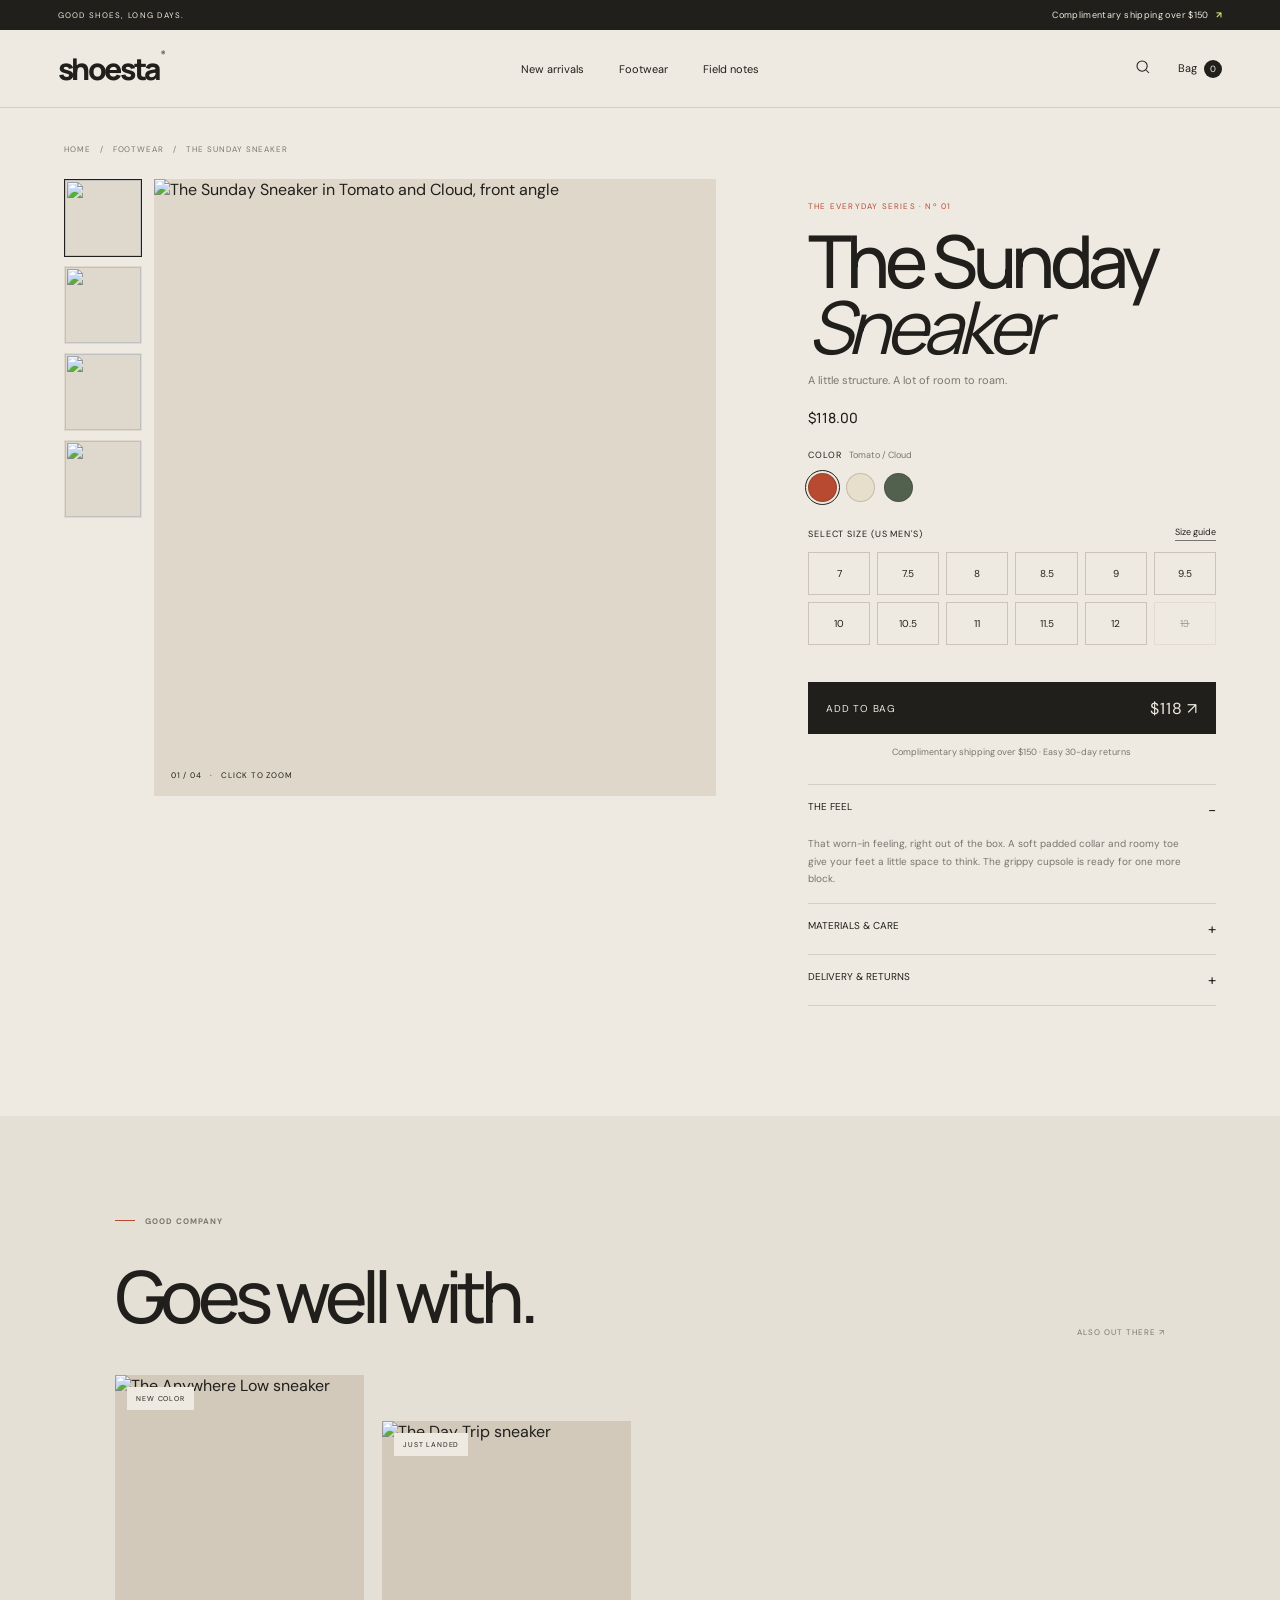
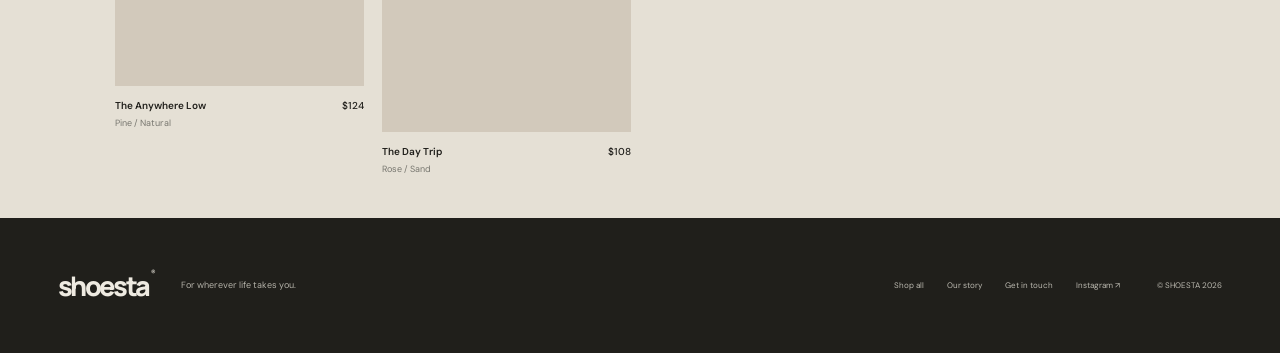
==== product.html @ df59c9c7 "Change UI" ====
<!doctype html>
<html lang="en">
<head>
  <meta charset="UTF-8" /><meta name="viewport" content="width=device-width, initial-scale=1.0" /><meta name="theme-color" content="#eeeae1" />
  <meta name="description" content="Meet the Sunday Sneaker by Shoesta. Made for the long way." /><title>The Sunday Sneaker — Shoesta</title>
  <link rel="preconnect" href="https://fonts.googleapis.com" /><link rel="preconnect" href="https://fonts.gstatic.com" crossorigin /><link href="https://fonts.googleapis.com/css2?family=DM+Sans:wght@400;500;600;700&family=Manrope:wght@400;500;600;700;800&display=swap" rel="stylesheet" /><link rel="stylesheet" href="styles.css" />
</head>
<body>
  <div class="topline"><span>GOOD SHOES, LONG DAYS.</span><span>Complimentary shipping over $150 <b>↗</b></span></div>
  <header class="masthead"><button class="menu-toggle" aria-label="Open navigation" aria-expanded="false"><i></i><i></i></button><a class="logo" href="index.html" aria-label="Shoesta home">shoesta<span>®</span></a><nav class="nav-main" aria-label="Main navigation"><a href="index.html#new">New arrivals</a><a href="index.html#collection">Footwear</a><a href="index.html#campaign">Field notes</a></nav><div class="nav-tools"><button class="search-open" aria-label="Search Shoesta"><svg viewBox="0 0 24 24"><circle cx="10.8" cy="10.8" r="6.8"/><path d="m16 16 4 4"/></svg></button><a class="bag-link" href="#bag" aria-label="Shopping bag">Bag <span class="bag-count">0</span></a></div></header>
  <main>
    <section class="product-page"><p class="breadcrumbs"><a href="index.html">HOME</a> &nbsp; / &nbsp; <a href="index.html#collection">FOOTWEAR</a> &nbsp; / &nbsp; THE SUNDAY SNEAKER</p>
      <div class="product-layout">
        <div class="gallery"><div class="thumb-list" aria-label="Product image views"><button class="thumb active" data-index="0" aria-label="View front angle"><img src="https://images.unsplash.com/photo-1552346154-21d32810aba3?auto=format&fit=crop&w=180&q=70" alt="" /></button><button class="thumb" data-index="1" aria-label="View side angle"><img src="https://images.unsplash.com/photo-1542291026-7eec264c27ff?auto=format&fit=crop&w=180&q=70" alt="" /></button><button class="thumb" data-index="2" aria-label="View on foot"><img src="https://images.unsplash.com/photo-1525966222134-fcfa99b8ae77?auto=format&fit=crop&w=180&q=70" alt="" /></button><button class="thumb" data-index="3" aria-label="View sole detail"><img src="https://images.unsplash.com/photo-1495555961986-6d4c1ecb7be3?auto=format&fit=crop&w=180&q=70" alt="" /></button></div><div class="gallery-main" aria-label="Click to zoom product image"><img id="main-product-image" src="https://images.unsplash.com/photo-1552346154-21d32810aba3?auto=format&fit=crop&w=1500&q=90" alt="The Sunday Sneaker in Tomato and Cloud, front angle" /><span class="gallery-index">01 / 04 &nbsp; · &nbsp; CLICK TO ZOOM</span></div></div>
        <div class="product-info-panel"><p class="product-eyebrow">THE EVERYDAY SERIES · Nº 01</p><h1>The Sunday<br /><em>Sneaker</em></h1><p class="product-subtitle">A little structure. A lot of room to roam.</p><p class="product-price">$118.00</p><div class="swatch-title">COLOR <span class="selected-color-name">Tomato / Cloud</span></div><div class="color-swatches" role="group" aria-label="Choose color"><button class="color-swatch swatch-rust active" data-color="Tomato / Cloud" aria-label="Tomato and Cloud" aria-pressed="true"></button><button class="color-swatch swatch-cream" data-color="Butter / Chalk" aria-label="Butter and Chalk" aria-pressed="false"></button><button class="color-swatch swatch-forest" data-color="Pine / Natural" aria-label="Pine and Natural" aria-pressed="false"></button></div><div class="size-row"><span class="size-label">SELECT SIZE <span>(US MEN'S)</span></span><button class="size-guide">Size guide</button></div><div class="sizes" role="group" aria-label="Select shoe size"><button class="size-option">7</button><button class="size-option">7.5</button><button class="size-option">8</button><button class="size-option">8.5</button><button class="size-option">9</button><button class="size-option">9.5</button><button class="size-option">10</button><button class="size-option">10.5</button><button class="size-option">11</button><button class="size-option">11.5</button><button class="size-option">12</button><button class="size-option" disabled>13</button></div><p class="size-error" aria-live="polite"></p><button class="add-button"><span>ADD TO BAG</span><b>$118 ↗</b></button><p class="delivery-line">Complimentary shipping over $150 · Easy 30-day returns</p>
          <details class="detail-accordion" open><summary>THE FEEL</summary><p>That worn-in feeling, right out of the box. A soft padded collar and roomy toe give your feet a little space to think. The grippy cupsole is ready for one more block.</p></details><details class="detail-accordion"><summary>MATERIALS & CARE</summary><p>Responsibly sourced leather upper, recycled cotton lining, and a natural rubber outsole. Wipe clean with a damp cloth; let them air dry away from direct heat.</p></details><details class="detail-accordion"><summary>DELIVERY & RETURNS</summary><p>Orders ship in 1–2 business days. Try them on indoors and return within 30 days if they’re not the ones. Complimentary shipping on orders over $150.</p></details>
        </div>
      </div>
    </section>
    <section class="related"><div class="related-head"><div><p class="kicker"><span></span> GOOD COMPANY</p><h2>Goes well with.</h2></div><p>ALSO OUT THERE ↗</p></div><div class="arrival-grid"><article class="arrival-card"><a href="product.html" class="arrival-photo"><img src="https://images.unsplash.com/photo-1495555961986-6d4c1ecb7be3?auto=format&fit=crop&w=800&q=85" alt="The Anywhere Low sneaker" loading="lazy"><span class="arrival-tag">NEW COLOR</span></a><div class="arrival-meta"><div><h3>The Anywhere Low</h3><p>Pine / Natural</p></div><strong>$124</strong></div></article><article class="arrival-card"><a href="product.html" class="arrival-photo"><img src="https://images.unsplash.com/photo-1525966222134-fcfa99b8ae77?auto=format&fit=crop&w=800&q=85" alt="The Day Trip sneaker" loading="lazy"><span class="arrival-tag">JUST LANDED</span></a><div class="arrival-meta"><div><h3>The Day Trip</h3><p>Rose / Sand</p></div><strong>$108</strong></div></article></div></section>
  </main>
  <footer class="footer"><a class="logo" href="index.html">shoesta<span>®</span></a><p>For wherever life takes you.</p><div class="footer-links"><a href="index.html#collection">Shop all</a><a href="index.html#story">Our story</a><a href="mailto:hello@shoesta.com">Get in touch</a><a href="index.html">Instagram ↗</a></div><span class="footer-copy">© SHOESTA 2026</span></footer>
  <dialog class="size-dialog"><button class="search-close" aria-label="Close size guide">×</button><p class="kicker"><span></span> A GOOD FIT</p><h2>Size guide</h2><p>Our Sunday Sneaker fits true to size. If you’re between sizes, we recommend going up half a size.</p><table><thead><tr><th>US</th><th>EU</th><th>CM</th></tr></thead><tbody><tr><td>7</td><td>40</td><td>25</td></tr><tr><td>8</td><td>41</td><td>26</td></tr><tr><td>9</td><td>42.5</td><td>27</td></tr><tr><td>10</td><td>44</td><td>28</td></tr><tr><td>11</td><td>45</td><td>29</td></tr><tr><td>12</td><td>46</td><td>30</td></tr></tbody></table></dialog>
  <dialog class="search-dialog"><form method="dialog"><button class="search-close" aria-label="Close search">×</button><p class="kicker"><span></span> FIND YOUR WAY</p><input type="search" placeholder="Search shoes, colors, moods…" aria-label="Search products" /><div class="search-result"><a href="product.html">The Sunday Sneaker <span>$118 ↗</span></a></div></form></dialog><div class="toast" role="status" aria-live="polite"></div>
  <script src="app.js"></script><script src="product.js"></script>
</body>
</html>
---- styles.css ----
:root{--bone:#eeeae1;--ink:#201f1b;--muted:#77766f;--line:#d3cec3;--rust:#b84a31;--lime:#d4e277;--white:#f8f6f0;--display:'Manrope',sans-serif;--sans:'DM Sans',sans-serif}*{box-sizing:border-box}html{scroll-behavior:smooth}body{margin:0;background:var(--bone);color:var(--ink);font-family:var(--sans);-webkit-font-smoothing:antialiased}a{color:inherit;text-decoration:none}button,input{font:inherit}button{color:inherit}.topline{height:30px;background:var(--ink);color:var(--bone);display:flex;justify-content:space-between;align-items:center;padding:0 4.5%;font-size:8px;letter-spacing:.16em}.topline span+span{letter-spacing:.04em;font-size:9px}.topline b{color:var(--lime);padding-left:5px}.masthead{height:78px;padding:0 4.5%;display:flex;align-items:center;border-bottom:1px solid var(--line);position:relative;z-index:10}.logo{font:800 30px var(--display);letter-spacing:-2.4px}.logo span{font:500 9px var(--sans);vertical-align:top;letter-spacing:0;margin-left:2px}.nav-main{display:flex;gap:35px;position:absolute;left:50%;transform:translateX(-50%)}.nav-main a,.nav-tools{font-size:11px}.nav-main a{position:relative}.nav-main a:hover:after{content:'';position:absolute;left:0;right:0;bottom:-8px;height:1px;background:var(--rust)}.nav-tools{display:flex;gap:26px;align-items:center;margin-left:auto}.search-open{border:0;background:none;padding:0;cursor:pointer}.search-open svg{width:18px;height:18px;fill:none;stroke:currentColor;stroke-width:1.4}.bag-count{display:inline-grid;place-items:center;margin-left:4px;width:18px;height:18px;border-radius:50%;background:var(--ink);color:var(--bone);font-size:9px}.menu-toggle{display:none}.cover{height:min(735px,calc(100svh - 108px));min-height:570px;position:relative;overflow:hidden;color:var(--white);background:#9b442e}.cover-image{position:absolute;inset:0;background:linear-gradient(90deg,rgba(24,20,17,.58) 0%,rgba(24,20,17,.2) 45%,rgba(24,20,17,0) 100%),url('https://images.unsplash.com/photo-1542291026-7eec264c27ff?auto=format&fit=crop&w=2200&q=92') center 51%/cover no-repeat;transform:scale(1.01)}.cover-copy{position:absolute;left:10%;top:50%;transform:translateY(-45%);z-index:1}.kicker{display:flex;align-items:center;gap:10px;font-size:8px;font-weight:700;letter-spacing:.17em;margin:0 0 20px}.kicker>span{height:1px;width:20px;background:var(--rust)}.cover .kicker>span,.campaign .kicker>span{background:var(--lime)}h1,h2{font-family:var(--display);font-weight:500;letter-spacing:-.08em;margin:0}h1{font-size:clamp(90px,12.8vw,178px);line-height:.78}h1 em,h2 em{font-weight:400}.cover-copy>p:not(.kicker){font-size:13px;color:rgba(248,246,240,.79);margin:28px 0 26px}.link-arrow{display:inline-flex;align-items:center;gap:22px;font-size:10px;border-bottom:1px solid currentColor;padding:0 0 9px}.link-arrow b{font-size:14px;color:var(--rust)}.cover .link-arrow b{color:var(--lime)}.cover-caption{position:absolute;left:4.5%;right:4.5%;top:22px;display:flex;justify-content:space-between;font-size:8px;letter-spacing:.15em;color:rgba(255,255,255,.78)}.cover-number{position:absolute;right:4.5%;bottom:41px;font:600 11px var(--display);letter-spacing:.1em}.cover-number span{color:var(--lime);padding:0 7px}.cover-side{position:absolute;right:4.5%;top:46%;writing-mode:vertical-rl;font-size:8px;letter-spacing:.17em}.cover-scroll{position:absolute;left:4.5%;bottom:38px;font-size:8px;letter-spacing:.16em}.cover-scroll span{font-size:13px;color:var(--lime);padding-left:9px}.intro-band{background:var(--lime);min-height:150px;padding:30px 8%;display:grid;grid-template-columns:1fr 2fr 1fr;align-items:center}.intro-band>span{font-size:8px;letter-spacing:.16em}.intro-band>span:last-child{text-align:right}.intro-band p{font:600 clamp(22px,3.2vw,39px) var(--display);letter-spacing:-.06em;line-height:1.05;margin:0}.intro-band em{color:var(--rust);font-weight:500}.collection-section{padding:130px 9% 120px}.section-head{display:flex;justify-content:space-between;align-items:end;margin-bottom:50px}.section-head h2,.categories-title h2{font-size:clamp(60px,8vw,105px);line-height:.83}.section-note{font-size:11px;color:var(--muted);line-height:1.7;margin:0 2% 5px}.collection-layout{display:grid;grid-template-columns:1.35fr .8fr;gap:4.5%;align-items:start}.collection-tile{position:relative;display:block;overflow:hidden;background:#d4cbbc;color:white}.collection-tile:after{content:'';position:absolute;inset:42% 0 0;background:linear-gradient(transparent,rgba(0,0,0,.42));pointer-events:none}.collection-tile img{display:block;width:100%;height:100%;object-fit:cover;transition:transform .7s cubic-bezier(.2,.75,.2,1)}.collection-tile:hover img{transform:scale(1.035)}.collection-feature{height:610px}.collection-small{height:360px}.collection-aside{display:flex;flex-direction:column;gap:48px;margin-top:88px}.tile-index,.tile-title,.tile-link{position:absolute;z-index:1;left:25px}.tile-index{top:22px;font-size:8px;letter-spacing:.14em}.tile-title{bottom:54px;font:600 45px/.92 var(--display);letter-spacing:-.07em}.tile-title em{font-weight:400}.tile-link{bottom:23px;font-size:8px;letter-spacing:.14em}.collection-note{padding:0 0 0 15%}.asterisk{font-size:29px;color:var(--rust)}.collection-note p{font:500 29px/1.12 var(--display);letter-spacing:-.055em;margin:15px 0 24px}.collection-note p em{font-weight:400;color:var(--rust)}.arrivals-section{background:#e5e0d5;padding:108px 9% 120px}.arrivals-top{display:flex;justify-content:space-between;align-items:end;margin-bottom:42px}.arrivals-top h2{font-size:clamp(54px,7vw,86px);line-height:.9}.arrivals-top .link-arrow{margin-bottom:6px}.arrival-grid{display:grid;grid-template-columns:repeat(4,1fr);gap:18px}.arrival-card:nth-child(even){margin-top:46px}.arrival-photo{position:relative;display:block;aspect-ratio:.8;overflow:hidden;background:#d2c9bb}.arrival-photo img{width:100%;height:100%;object-fit:cover;transition:transform .5s}.arrival-card:hover .arrival-photo img{transform:scale(1.04)}.arrival-tag{position:absolute;top:12px;left:12px;background:var(--bone);font-size:7px;letter-spacing:.12em;padding:7px 9px}.arrival-meta{display:flex;justify-content:space-between;gap:8px;padding:13px 0}.arrival-meta h3{font-size:10px;font-weight:600;margin:0 0 5px}.arrival-meta p{font-size:9px;color:var(--muted);margin:0}.arrival-meta strong{font-size:10px;font-weight:500;white-space:nowrap}.arrival-quick{position:absolute;bottom:0;left:0;right:0;padding:14px;background:var(--ink);color:var(--bone);transform:translateY(100%);transition:transform .2s;font-size:9px;letter-spacing:.08em}.arrival-card:hover .arrival-quick,.arrival-quick:focus{transform:translateY(0)}.campaign{height:690px;position:relative;overflow:hidden;color:white}.campaign>img{position:absolute;inset:0;width:100%;height:100%;object-fit:cover;object-position:center 45%}.campaign-shade{position:absolute;inset:0;background:linear-gradient(90deg,rgba(22,25,21,.57),rgba(22,25,21,.06) 70%),linear-gradient(0deg,rgba(20,20,18,.32),transparent 25%)}.campaign-index,.campaign-credit{position:absolute;left:4.5%;font-size:8px;letter-spacing:.15em}.campaign-index{top:27px}.campaign-credit{bottom:26px}.campaign-copy{position:absolute;left:11%;top:50%;transform:translateY(-44%)}.campaign-copy>span{font-size:8px;letter-spacing:.16em;color:var(--lime)}.campaign-copy h2{font-size:clamp(80px,11vw,145px);line-height:.8;margin:20px 0 35px}.campaign-copy h2 em{color:var(--lime)}.button-outline{display:inline-flex;align-items:center;gap:38px;border:1px solid rgba(255,255,255,.7);padding:13px 17px;font-size:10px}.button-outline b{font-size:15px;color:var(--lime)}.categories{padding:125px 9%;display:grid;grid-template-columns:.8fr 1.2fr;gap:10%}.categories-title{position:relative}.categories-title h2{font-size:clamp(59px,7.5vw,95px)}.categories-aside{display:block;margin-top:70px;font-size:8px;letter-spacing:.12em;line-height:1.8;color:var(--muted)}.category-list{border-top:1px solid var(--ink);align-self:center}.category-list a{min-height:83px;display:grid;grid-template-columns:40px 1fr 1fr 22px;align-items:center;border-bottom:1px solid var(--line);transition:padding .2s,color .2s}.category-list a:hover{padding-inline:10px;color:var(--rust)}.cat-no{font-size:8px;color:var(--muted)}.cat-name{font:500 23px var(--display);letter-spacing:-.06em}.cat-detail{font-size:9px;color:var(--muted)}.cat-arrow{font-size:16px;text-align:right}.story{display:grid;grid-template-columns:1fr 1fr;min-height:610px;background:#dcd6c9}.story-image{position:relative;min-height:610px;overflow:hidden}.story-image img{width:100%;height:100%;position:absolute;inset:0;object-fit:cover;object-position:center}.story-image span{position:absolute;bottom:22px;left:28px;color:white;font-size:8px;letter-spacing:.14em}.story-copy{position:relative;padding:95px 12% 50px;overflow:hidden}.story-copy h2{font-size:clamp(49px,6vw,78px);line-height:.9;position:relative;z-index:1}.story-copy>p:not(.kicker){max-width:390px;font-size:12px;color:#66645d;line-height:1.8;margin:27px 0 25px;position:relative;z-index:1}.story-big{position:absolute;right:2%;top:0;font:800 290px var(--display);letter-spacing:-.15em;color:rgba(184,74,49,.1)}.story-signoff{position:absolute;bottom:34px;left:12%;right:12%;display:flex;justify-content:space-between;border-top:1px solid #bcb5a8;padding-top:13px;font-size:8px;letter-spacing:.13em}.story-signoff span{color:#77766f}.newsletter{padding:92px 9%;display:flex;justify-content:space-between;align-items:center;gap:50px}.newsletter h2{font-size:clamp(43px,5.3vw,68px);line-height:.94}.signup{width:min(390px,42%);margin-top:25px}.signup>label{font-size:9px;color:var(--muted)}.signup>div{display:flex;border-bottom:1px solid var(--ink);margin-top:12px}.signup input{height:42px;flex:1;min-width:0;background:none;border:0;outline:none;font-size:11px}.signup button{border:0;background:none;font-size:20px;cursor:pointer}.signup-message{font-size:10px;color:var(--rust);min-height:13px;margin:7px 0}.footer{min-height:135px;padding:30px 4.5%;background:var(--ink);color:var(--bone);display:flex;align-items:center;gap:25px}.footer .logo{font-size:27px}.footer>p{font-size:9px;color:#b3b1a8}.footer-links{display:flex;gap:23px;margin-left:auto}.footer-links a,.footer-copy{font-size:8px;color:#bbb9b0}.footer-copy{padding-left:12px}.toast{position:fixed;z-index:40;left:50%;bottom:20px;transform:translate(-50%,15px);padding:13px 20px;background:var(--ink);color:var(--bone);font-size:10px;opacity:0;pointer-events:none;transition:.25s}.toast.show{opacity:1;transform:translate(-50%,0)}.search-dialog{width:min(600px,calc(100% - 30px));max-width:none;border:0;padding:0;background:transparent}.search-dialog::backdrop{background:rgba(25,24,21,.65)}.search-dialog form{background:var(--bone);padding:40px;position:relative}.search-close{position:absolute;right:20px;top:13px;border:0;background:none;font-size:26px;cursor:pointer}.search-dialog input{width:100%;padding:14px 0;border:0;border-bottom:1px solid var(--ink);background:none;font:500 22px var(--display);outline:0}.search-result{margin-top:18px;font-size:11px}.search-result span{float:right;color:var(--rust)}
/* Product detail */
.product-page{padding:36px 5% 110px}.breadcrumbs{font-size:8px;letter-spacing:.12em;color:var(--muted);margin:0 0 25px}.breadcrumbs a:hover{color:var(--rust)}.product-layout{display:grid;grid-template-columns:minmax(0,1.15fr) minmax(350px,.72fr);gap:8%;align-items:start}.gallery{display:grid;grid-template-columns:78px 1fr;gap:12px;position:sticky;top:20px}.thumb-list{display:flex;flex-direction:column;gap:9px}.thumb{padding:0;border:1px solid transparent;background:#ded8cd;cursor:pointer;aspect-ratio:1;overflow:hidden}.thumb.active{border-color:var(--ink)}.thumb img{width:100%;height:100%;object-fit:cover}.gallery-main{position:relative;overflow:hidden;background:#e0d7cb;aspect-ratio:.91;cursor:zoom-in}.gallery-main img{display:block;width:100%;height:100%;object-fit:cover;transition:transform .45s}.gallery-main.zoomed img{transform:scale(1.7);cursor:zoom-out}.gallery-index{position:absolute;bottom:16px;left:17px;font-size:8px;letter-spacing:.1em;color:var(--ink)}.product-info-panel{padding-top:22px}.product-eyebrow{font-size:8px;letter-spacing:.15em;color:var(--rust);margin:0 0 17px}.product-info-panel h1{font-size:clamp(46px,5.7vw,74px);line-height:.9;letter-spacing:-.075em}.product-subtitle{font-size:11px;color:var(--muted);margin:14px 0 21px}.product-price{font:500 14px var(--display);margin:0 0 22px}.swatch-title,.size-label{font-size:9px;letter-spacing:.1em}.swatch-title span{color:var(--muted);letter-spacing:0;padding-left:5px}.color-swatches{display:flex;gap:9px;margin:12px 0 24px}.color-swatch{width:29px;height:29px;border-radius:50%;border:1px solid rgba(32,31,27,.18);position:relative;cursor:pointer}.color-swatch.active:after{content:'';position:absolute;inset:-4px;border:1px solid var(--ink);border-radius:50%}.swatch-rust{background:#b84a31}.swatch-cream{background:#e7dfcc}.swatch-forest{background:#52614e}.size-row{display:flex;justify-content:space-between;align-items:center}.size-guide{border:0;border-bottom:1px solid var(--muted);padding:0 0 2px;background:none;font-size:9px;cursor:pointer}.sizes{display:grid;grid-template-columns:repeat(6,1fr);gap:7px;margin:11px 0 18px}.size-option{height:43px;border:1px solid #cac4b8;background:transparent;font-size:10px;cursor:pointer;transition:.18s}.size-option:hover,.size-option.selected{background:var(--ink);color:var(--bone);border-color:var(--ink)}.size-option:disabled{opacity:.35;text-decoration:line-through;cursor:not-allowed}.size-error{min-height:12px;color:var(--rust);font-size:9px;margin:0 0 7px}.add-button{width:100%;height:52px;border:1px solid var(--ink);background:var(--ink);color:var(--bone);display:flex;justify-content:space-between;align-items:center;padding:0 17px;font-size:10px;letter-spacing:.08em;cursor:pointer;transition:background .2s,color .2s}.add-button:hover{background:var(--rust);border-color:var(--rust)}.add-button b{font-size:16px;font-weight:400}.delivery-line{font-size:9px;color:var(--muted);margin:12px 0 26px;text-align:center}.detail-accordion{border-top:1px solid var(--line)}.detail-accordion:last-child{border-bottom:1px solid var(--line)}.detail-accordion summary{list-style:none;cursor:pointer;display:flex;justify-content:space-between;padding:15px 0;font-size:10px}.detail-accordion summary::-webkit-details-marker{display:none}.detail-accordion summary:after{content:'+';font-size:15px}.detail-accordion[open] summary:after{content:'−'}.detail-accordion p{font-size:10px;color:var(--muted);line-height:1.75;margin:0;padding:0 20px 15px 0}.related{padding:100px 9% 30px;background:#e5e0d5}.related-head{display:flex;justify-content:space-between;align-items:end;margin-bottom:30px}.related h2{font-size:clamp(46px,6vw,72px)}.related-head p{font-size:8px;letter-spacing:.12em;color:var(--muted)}.size-dialog{width:min(430px,calc(100% - 32px));border:0;padding:38px;background:var(--bone);color:var(--ink)}.size-dialog::backdrop{background:rgba(25,24,21,.6)}.size-dialog h2{font-size:36px;margin-bottom:8px}.size-dialog p{font-size:11px;line-height:1.7;color:var(--muted)}.size-dialog table{width:100%;border-collapse:collapse;margin-top:20px;font-size:10px}.size-dialog td,.size-dialog th{padding:10px 5px;text-align:left;border-bottom:1px solid var(--line)}.size-dialog .search-close{right:14px;top:10px}
@media(max-width:900px){.collection-section,.arrivals-section,.categories{padding-left:6%;padding-right:6%}.collection-feature{height:520px}.collection-small{height:310px}.collection-note{padding-left:7%}.arrival-grid{grid-template-columns:repeat(2,1fr);column-gap:16px;row-gap:22px}.arrival-card:nth-child(even){margin-top:38px}.product-layout{grid-template-columns:minmax(0,1fr) minmax(310px,.82fr);gap:4%}.gallery{grid-template-columns:58px 1fr}.sizes{grid-template-columns:repeat(4,1fr)}.story-copy{padding-left:8%;padding-right:8%}.story-signoff{left:8%;right:8%}.footer-links{gap:13px}}
@media(max-width:600px){.topline{padding:0 5%;height:28px;font-size:7px}.topline span+span{font-size:8px}.masthead{height:65px;padding:0 5%}.logo{font-size:26px}.menu-toggle{display:flex;flex-direction:column;gap:5px;border:0;background:none;padding:5px;margin-right:14px}.menu-toggle i{height:1px;width:17px;background:var(--ink)}.nav-main{display:none;position:absolute;top:65px;left:0;right:0;transform:none;padding:24px 5%;background:var(--bone);border-bottom:1px solid var(--line);flex-direction:column;gap:20px}.nav-main.open{display:flex}.nav-tools{gap:16px}.cover{height:680px;min-height:0}.cover-image{background-position:60% center;background-image:linear-gradient(0deg,rgba(22,19,16,.57),rgba(22,19,16,.04) 80%),url('https://images.unsplash.com/photo-1542291026-7eec264c27ff?auto=format&fit=crop&w=1200&q=88')}.cover-copy{left:7%;top:auto;bottom:90px;transform:none}.cover-copy h1{font-size:clamp(82px,19vw,116px)}.cover-copy>p:not(.kicker){font-size:12px;margin:22px 0}.cover-caption{left:5%;right:5%;font-size:7px}.cover-side{right:5%;top:33%}.cover-scroll{left:5%;bottom:27px}.cover-number{right:5%;bottom:27px}.intro-band{min-height:144px;padding:22px 6%;grid-template-columns:1fr 1fr;gap:12px}.intro-band>span{font-size:7px}.intro-band>span:last-child{grid-column:1/-1;text-align:left}.intro-band p{grid-column:1/-1;grid-row:2;font-size:26px}.collection-section{padding:82px 5% 85px}.section-head{margin-bottom:30px}.section-head h2,.categories-title h2{font-size:64px}.section-note{font-size:9px;max-width:112px}.collection-layout{grid-template-columns:1fr;gap:0}.collection-feature{height:440px}.collection-aside{margin-top:15px;display:grid;grid-template-columns:1fr 1fr;gap:18px;align-items:center}.collection-small{height:240px}.tile-index{left:13px;top:14px;font-size:7px}.tile-title{left:14px;bottom:44px;font-size:34px}.tile-link{left:14px;bottom:17px;font-size:7px}.collection-note{padding:0 5%}.collection-note p{font-size:22px}.collection-note .link-arrow{font-size:9px;gap:12px}.arrivals-section{padding:76px 5% 80px}.arrivals-top{align-items:end;margin-bottom:25px}.arrivals-top h2{font-size:51px}.arrivals-top .link-arrow{font-size:8px;gap:5px;white-space:nowrap;margin-left:10px}.arrival-grid{gap:20px 10px}.arrival-card:nth-child(even){margin-top:24px}.arrival-photo{aspect-ratio:.72}.arrival-meta h3,.arrival-meta strong{font-size:9px}.arrival-meta p{font-size:8px}.arrival-quick{transform:none;padding:10px;font-size:8px}.arrival-tag{top:8px;left:8px;padding:6px;font-size:6px}.campaign{height:590px}.campaign>img{object-position:58% center}.campaign-copy{left:7%;top:53%}.campaign-copy h2{font-size:79px}.campaign-index,.campaign-credit{left:5%;font-size:7px}.categories{padding:82px 5%;grid-template-columns:1fr;gap:35px}.categories-title{display:grid;grid-template-columns:1fr auto;align-items:end}.categories-title .kicker{grid-column:1/-1}.categories-title h2{font-size:61px}.categories-aside{margin:0 0 4px;text-align:right;font-size:7px}.category-list a{min-height:70px;grid-template-columns:30px 1.1fr 1fr 18px}.cat-name{font-size:19px}.cat-detail{font-size:8px}.story{grid-template-columns:1fr}.story-image{min-height:350px}.story-copy{min-height:430px;padding:60px 7% 50px}.story-copy h2{font-size:58px}.story-copy>p:not(.kicker){font-size:11px}.story-big{font-size:220px;right:3%}.story-signoff{left:7%;right:7%}.newsletter{padding:72px 6%;display:block}.newsletter h2{font-size:49px}.signup{width:100%;margin-top:28px}.footer{padding:27px 5%;display:grid;grid-template-columns:1fr auto;gap:12px}.footer>p{grid-column:1/-1;grid-row:2;margin:0}.footer-links{grid-column:1/-1;grid-row:3;margin:12px 0 3px;flex-wrap:wrap}.footer-copy{grid-column:2;grid-row:1;padding:0}.search-dialog form{padding:34px 23px}.product-page{padding:22px 5% 70px}.breadcrumbs{font-size:7px;margin-bottom:16px}.product-layout{display:flex;flex-direction:column;gap:20px}.gallery{position:static;display:flex;flex-direction:column-reverse;width:100%;gap:8px}.gallery-main{aspect-ratio:.96;width:100%}.thumb-list{display:grid;grid-template-columns:repeat(4,1fr);gap:8px}.product-info-panel{width:100%;padding-top:4px}.product-info-panel h1{font-size:55px}.product-subtitle{margin:9px 0 15px}.product-price{margin-bottom:18px}.color-swatches{margin-bottom:20px}.size-option{height:42px}.related{padding:75px 5% 20px}.related-head{align-items:end}.related h2{font-size:46px}.related-head p{font-size:7px}.related .arrival-grid{grid-template-columns:repeat(2,1fr)}.size-dialog{padding:34px 22px}}
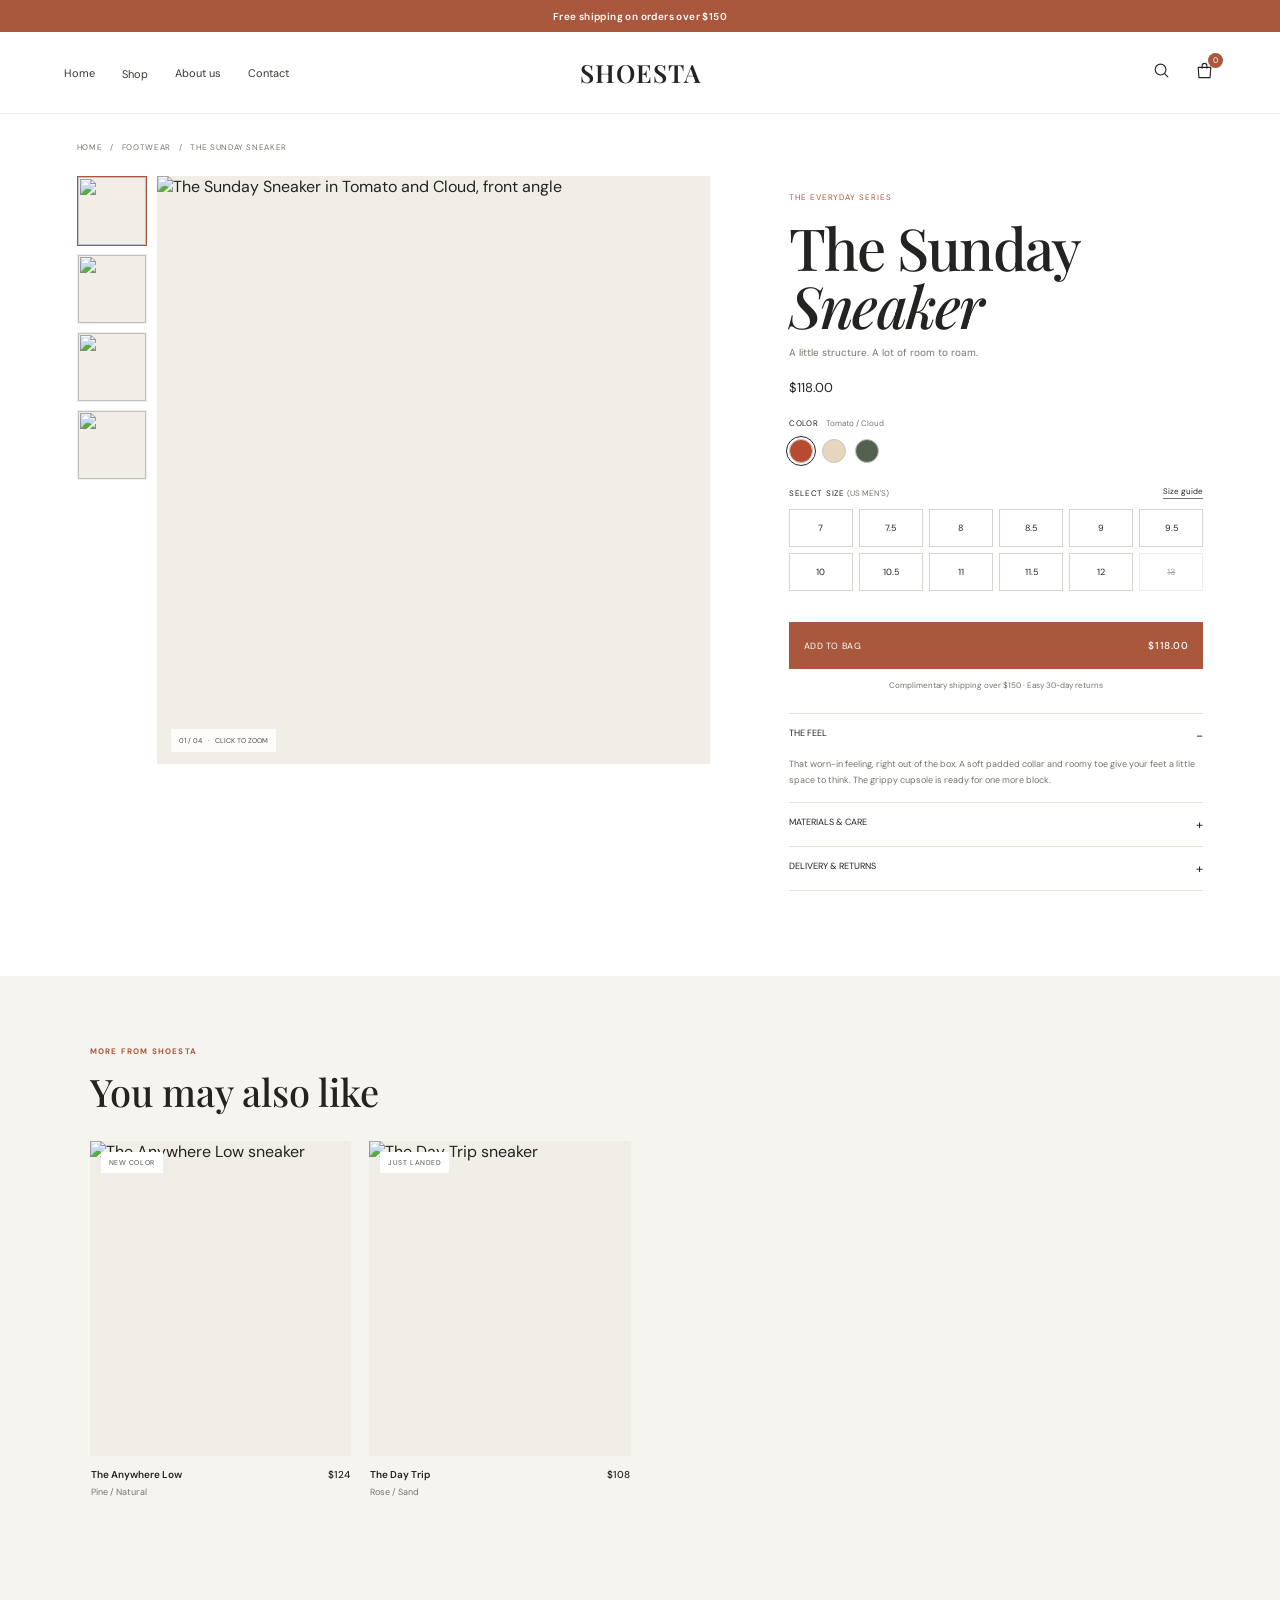
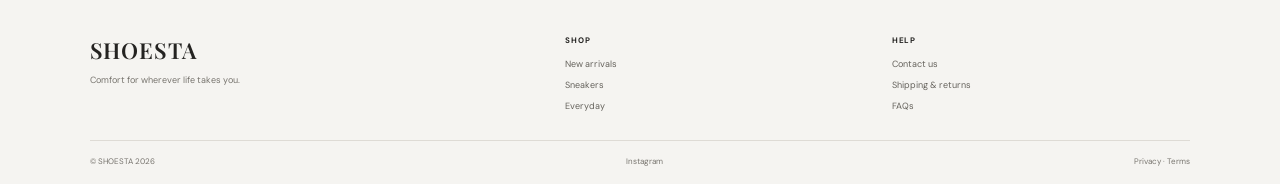
==== commit 32f43225: "change UI" ====
--- a/product.html
+++ b/product.html
@@ -1,27 +1,27 @@
 <!doctype html>
 <html lang="en">
 <head>
-  <meta charset="UTF-8" /><meta name="viewport" content="width=device-width, initial-scale=1.0" /><meta name="theme-color" content="#eeeae1" />
-  <meta name="description" content="Meet the Sunday Sneaker by Shoesta. Made for the long way." /><title>The Sunday Sneaker — Shoesta</title>
-  <link rel="preconnect" href="https://fonts.googleapis.com" /><link rel="preconnect" href="https://fonts.gstatic.com" crossorigin /><link href="https://fonts.googleapis.com/css2?family=DM+Sans:wght@400;500;600;700&family=Manrope:wght@400;500;600;700;800&display=swap" rel="stylesheet" /><link rel="stylesheet" href="styles.css" />
+  <meta charset="UTF-8" /><meta name="viewport" content="width=device-width, initial-scale=1.0" /><meta name="theme-color" content="#ffffff" />
+  <meta name="description" content="Meet the Sunday Sneaker by Shoesta." /><title>The Sunday Sneaker — Shoesta</title>
+  <link rel="preconnect" href="https://fonts.googleapis.com" /><link rel="preconnect" href="https://fonts.gstatic.com" crossorigin /><link href="https://fonts.googleapis.com/css2?family=DM+Sans:wght@400;500;600;700&family=Playfair+Display:wght@500;600;700&display=swap" rel="stylesheet" /><link rel="stylesheet" href="styles.css" />
 </head>
 <body>
-  <div class="topline"><span>GOOD SHOES, LONG DAYS.</span><span>Complimentary shipping over $150 <b>↗</b></span></div>
-  <header class="masthead"><button class="menu-toggle" aria-label="Open navigation" aria-expanded="false"><i></i><i></i></button><a class="logo" href="index.html" aria-label="Shoesta home">shoesta<span>®</span></a><nav class="nav-main" aria-label="Main navigation"><a href="index.html#new">New arrivals</a><a href="index.html#collection">Footwear</a><a href="index.html#campaign">Field notes</a></nav><div class="nav-tools"><button class="search-open" aria-label="Search Shoesta"><svg viewBox="0 0 24 24"><circle cx="10.8" cy="10.8" r="6.8"/><path d="m16 16 4 4"/></svg></button><a class="bag-link" href="#bag" aria-label="Shopping bag">Bag <span class="bag-count">0</span></a></div></header>
+  <div class="topline">Free shipping on orders over $150</div>
+  <header class="masthead"><button class="menu-toggle" aria-label="Open navigation" aria-expanded="false"><i></i><i></i></button><nav class="nav-main" aria-label="Main navigation"><a href="index.html">Home</a><div class="nav-shop"><a href="index.html#new">Shop</a><div class="nav-dropdown"><a href="index.html#new">New arrivals</a><a href="index.html#categories">Sneakers</a><a href="index.html#categories">Everyday</a></div></div><a href="index.html#story">About us</a><a href="mailto:hello@shoesta.com">Contact</a></nav><a class="logo" href="index.html" aria-label="Shoesta home">SHOESTA</a><div class="nav-tools"><button class="search-open" aria-label="Search Shoesta"><svg viewBox="0 0 24 24"><circle cx="10.8" cy="10.8" r="6.8"/><path d="m16 16 4 4"/></svg></button><button class="cart-open" aria-label="Shopping bag"><svg viewBox="0 0 24 24"><path d="M4 8h16l-1 13H5L4 8Z"/><path d="M9 9V6a3 3 0 0 1 6 0v3"/></svg><span class="bag-count">0</span></button></div></header>
   <main>
-    <section class="product-page"><p class="breadcrumbs"><a href="index.html">HOME</a> &nbsp; / &nbsp; <a href="index.html#collection">FOOTWEAR</a> &nbsp; / &nbsp; THE SUNDAY SNEAKER</p>
+    <section class="product-page"><p class="breadcrumbs"><a href="index.html">HOME</a> &nbsp; / &nbsp; <a href="index.html#categories">FOOTWEAR</a> &nbsp; / &nbsp; THE SUNDAY SNEAKER</p>
       <div class="product-layout">
         <div class="gallery"><div class="thumb-list" aria-label="Product image views"><button class="thumb active" data-index="0" aria-label="View front angle"><img src="https://images.unsplash.com/photo-1552346154-21d32810aba3?auto=format&fit=crop&w=180&q=70" alt="" /></button><button class="thumb" data-index="1" aria-label="View side angle"><img src="https://images.unsplash.com/photo-1542291026-7eec264c27ff?auto=format&fit=crop&w=180&q=70" alt="" /></button><button class="thumb" data-index="2" aria-label="View on foot"><img src="https://images.unsplash.com/photo-1525966222134-fcfa99b8ae77?auto=format&fit=crop&w=180&q=70" alt="" /></button><button class="thumb" data-index="3" aria-label="View sole detail"><img src="https://images.unsplash.com/photo-1495555961986-6d4c1ecb7be3?auto=format&fit=crop&w=180&q=70" alt="" /></button></div><div class="gallery-main" aria-label="Click to zoom product image"><img id="main-product-image" src="https://images.unsplash.com/photo-1552346154-21d32810aba3?auto=format&fit=crop&w=1500&q=90" alt="The Sunday Sneaker in Tomato and Cloud, front angle" /><span class="gallery-index">01 / 04 &nbsp; · &nbsp; CLICK TO ZOOM</span></div></div>
-        <div class="product-info-panel"><p class="product-eyebrow">THE EVERYDAY SERIES · Nº 01</p><h1>The Sunday<br /><em>Sneaker</em></h1><p class="product-subtitle">A little structure. A lot of room to roam.</p><p class="product-price">$118.00</p><div class="swatch-title">COLOR <span class="selected-color-name">Tomato / Cloud</span></div><div class="color-swatches" role="group" aria-label="Choose color"><button class="color-swatch swatch-rust active" data-color="Tomato / Cloud" aria-label="Tomato and Cloud" aria-pressed="true"></button><button class="color-swatch swatch-cream" data-color="Butter / Chalk" aria-label="Butter and Chalk" aria-pressed="false"></button><button class="color-swatch swatch-forest" data-color="Pine / Natural" aria-label="Pine and Natural" aria-pressed="false"></button></div><div class="size-row"><span class="size-label">SELECT SIZE <span>(US MEN'S)</span></span><button class="size-guide">Size guide</button></div><div class="sizes" role="group" aria-label="Select shoe size"><button class="size-option">7</button><button class="size-option">7.5</button><button class="size-option">8</button><button class="size-option">8.5</button><button class="size-option">9</button><button class="size-option">9.5</button><button class="size-option">10</button><button class="size-option">10.5</button><button class="size-option">11</button><button class="size-option">11.5</button><button class="size-option">12</button><button class="size-option" disabled>13</button></div><p class="size-error" aria-live="polite"></p><button class="add-button"><span>ADD TO BAG</span><b>$118 ↗</b></button><p class="delivery-line">Complimentary shipping over $150 · Easy 30-day returns</p>
+        <div class="product-info-panel"><p class="product-eyebrow">THE EVERYDAY SERIES</p><h1>The Sunday<br /><em>Sneaker</em></h1><p class="product-subtitle">A little structure. A lot of room to roam.</p><p class="product-price">$118.00</p><div class="swatch-title">COLOR <span class="selected-color-name">Tomato / Cloud</span></div><div class="color-swatches" role="group" aria-label="Choose color"><button class="color-swatch swatch-rust active" data-color="Tomato / Cloud" aria-label="Tomato and Cloud" aria-pressed="true"></button><button class="color-swatch swatch-cream" data-color="Butter / Chalk" aria-label="Butter and Chalk" aria-pressed="false"></button><button class="color-swatch swatch-forest" data-color="Pine / Natural" aria-label="Pine and Natural" aria-pressed="false"></button></div><div class="size-row"><span class="size-label">SELECT SIZE <span>(US MEN'S)</span></span><button class="size-guide">Size guide</button></div><div class="sizes" role="group" aria-label="Select shoe size"><button class="size-option">7</button><button class="size-option">7.5</button><button class="size-option">8</button><button class="size-option">8.5</button><button class="size-option">9</button><button class="size-option">9.5</button><button class="size-option">10</button><button class="size-option">10.5</button><button class="size-option">11</button><button class="size-option">11.5</button><button class="size-option">12</button><button class="size-option" disabled>13</button></div><p class="size-error" aria-live="polite"></p><button class="add-button"><span>ADD TO BAG</span><b>$118.00</b></button><p class="delivery-line">Complimentary shipping over $150 · Easy 30-day returns</p>
           <details class="detail-accordion" open><summary>THE FEEL</summary><p>That worn-in feeling, right out of the box. A soft padded collar and roomy toe give your feet a little space to think. The grippy cupsole is ready for one more block.</p></details><details class="detail-accordion"><summary>MATERIALS & CARE</summary><p>Responsibly sourced leather upper, recycled cotton lining, and a natural rubber outsole. Wipe clean with a damp cloth; let them air dry away from direct heat.</p></details><details class="detail-accordion"><summary>DELIVERY & RETURNS</summary><p>Orders ship in 1–2 business days. Try them on indoors and return within 30 days if they’re not the ones. Complimentary shipping on orders over $150.</p></details>
         </div>
       </div>
     </section>
-    <section class="related"><div class="related-head"><div><p class="kicker"><span></span> GOOD COMPANY</p><h2>Goes well with.</h2></div><p>ALSO OUT THERE ↗</p></div><div class="arrival-grid"><article class="arrival-card"><a href="product.html" class="arrival-photo"><img src="https://images.unsplash.com/photo-1495555961986-6d4c1ecb7be3?auto=format&fit=crop&w=800&q=85" alt="The Anywhere Low sneaker" loading="lazy"><span class="arrival-tag">NEW COLOR</span></a><div class="arrival-meta"><div><h3>The Anywhere Low</h3><p>Pine / Natural</p></div><strong>$124</strong></div></article><article class="arrival-card"><a href="product.html" class="arrival-photo"><img src="https://images.unsplash.com/photo-1525966222134-fcfa99b8ae77?auto=format&fit=crop&w=800&q=85" alt="The Day Trip sneaker" loading="lazy"><span class="arrival-tag">JUST LANDED</span></a><div class="arrival-meta"><div><h3>The Day Trip</h3><p>Rose / Sand</p></div><strong>$108</strong></div></article></div></section>
+    <section class="related"><div class="related-head"><div><p class="section-eyebrow">MORE FROM SHOESTA</p><h2>You may also like</h2></div></div><div class="arrival-grid"><article class="arrival-card"><a href="product.html" class="arrival-photo"><img src="https://images.unsplash.com/photo-1495555961986-6d4c1ecb7be3?auto=format&fit=crop&w=800&q=85" alt="The Anywhere Low sneaker" loading="lazy"><span class="arrival-tag">NEW COLOR</span></a><div class="arrival-meta"><div><h3>The Anywhere Low</h3><p>Pine / Natural</p></div><strong>$124</strong></div></article><article class="arrival-card"><a href="product.html" class="arrival-photo"><img src="https://images.unsplash.com/photo-1525966222134-fcfa99b8ae77?auto=format&fit=crop&w=800&q=85" alt="The Day Trip sneaker" loading="lazy"><span class="arrival-tag">JUST LANDED</span></a><div class="arrival-meta"><div><h3>The Day Trip</h3><p>Rose / Sand</p></div><strong>$108</strong></div></article></div></section>
   </main>
-  <footer class="footer"><a class="logo" href="index.html">shoesta<span>®</span></a><p>For wherever life takes you.</p><div class="footer-links"><a href="index.html#collection">Shop all</a><a href="index.html#story">Our story</a><a href="mailto:hello@shoesta.com">Get in touch</a><a href="index.html">Instagram ↗</a></div><span class="footer-copy">© SHOESTA 2026</span></footer>
-  <dialog class="size-dialog"><button class="search-close" aria-label="Close size guide">×</button><p class="kicker"><span></span> A GOOD FIT</p><h2>Size guide</h2><p>Our Sunday Sneaker fits true to size. If you’re between sizes, we recommend going up half a size.</p><table><thead><tr><th>US</th><th>EU</th><th>CM</th></tr></thead><tbody><tr><td>7</td><td>40</td><td>25</td></tr><tr><td>8</td><td>41</td><td>26</td></tr><tr><td>9</td><td>42.5</td><td>27</td></tr><tr><td>10</td><td>44</td><td>28</td></tr><tr><td>11</td><td>45</td><td>29</td></tr><tr><td>12</td><td>46</td><td>30</td></tr></tbody></table></dialog>
-  <dialog class="search-dialog"><form method="dialog"><button class="search-close" aria-label="Close search">×</button><p class="kicker"><span></span> FIND YOUR WAY</p><input type="search" placeholder="Search shoes, colors, moods…" aria-label="Search products" /><div class="search-result"><a href="product.html">The Sunday Sneaker <span>$118 ↗</span></a></div></form></dialog><div class="toast" role="status" aria-live="polite"></div>
+  <footer class="footer" id="footer"><div class="footer-main"><a class="logo" href="index.html">SHOESTA</a><p>Comfort for wherever life takes you.</p></div><div class="footer-column"><strong>SHOP</strong><a href="index.html#new">New arrivals</a><a href="index.html#categories">Sneakers</a><a href="index.html#categories">Everyday</a></div><div class="footer-column"><strong>HELP</strong><a href="mailto:hello@shoesta.com">Contact us</a><a href="#footer">Shipping & returns</a><a href="#footer">FAQs</a></div><div class="footer-bottom"><span>© SHOESTA 2026</span><span>Instagram</span><span>Privacy · Terms</span></div></footer>
+  <dialog class="size-dialog"><button class="search-close" aria-label="Close size guide">×</button><p class="section-eyebrow">A GOOD FIT</p><h2>Size guide</h2><p>Our Sunday Sneaker fits true to size. If you’re between sizes, we recommend going up half a size.</p><table><thead><tr><th>US</th><th>EU</th><th>CM</th></tr></thead><tbody><tr><td>7</td><td>40</td><td>25</td></tr><tr><td>8</td><td>41</td><td>26</td></tr><tr><td>9</td><td>42.5</td><td>27</td></tr><tr><td>10</td><td>44</td><td>28</td></tr><tr><td>11</td><td>45</td><td>29</td></tr><tr><td>12</td><td>46</td><td>30</td></tr></tbody></table></dialog>
+  <dialog class="search-dialog"><form method="dialog"><button class="search-close" aria-label="Close search">×</button><p class="section-eyebrow">SEARCH SHOESTA</p><input type="search" placeholder="What are you looking for?" aria-label="Search products" /><div class="search-result"><a href="product.html">The Sunday Sneaker <span>$118</span></a></div></form></dialog><div class="toast" role="status" aria-live="polite"></div>
   <script src="app.js"></script><script src="product.js"></script>
 </body>
 </html>
--- a/styles.css
+++ b/styles.css
@@ -1,5 +1,5 @@
-:root{--bone:#eeeae1;--ink:#201f1b;--muted:#77766f;--line:#d3cec3;--rust:#b84a31;--lime:#d4e277;--white:#f8f6f0;--display:'Manrope',sans-serif;--sans:'DM Sans',sans-serif}*{box-sizing:border-box}html{scroll-behavior:smooth}body{margin:0;background:var(--bone);color:var(--ink);font-family:var(--sans);-webkit-font-smoothing:antialiased}a{color:inherit;text-decoration:none}button,input{font:inherit}button{color:inherit}.topline{height:30px;background:var(--ink);color:var(--bone);display:flex;justify-content:space-between;align-items:center;padding:0 4.5%;font-size:8px;letter-spacing:.16em}.topline span+span{letter-spacing:.04em;font-size:9px}.topline b{color:var(--lime);padding-left:5px}.masthead{height:78px;padding:0 4.5%;display:flex;align-items:center;border-bottom:1px solid var(--line);position:relative;z-index:10}.logo{font:800 30px var(--display);letter-spacing:-2.4px}.logo span{font:500 9px var(--sans);vertical-align:top;letter-spacing:0;margin-left:2px}.nav-main{display:flex;gap:35px;position:absolute;left:50%;transform:translateX(-50%)}.nav-main a,.nav-tools{font-size:11px}.nav-main a{position:relative}.nav-main a:hover:after{content:'';position:absolute;left:0;right:0;bottom:-8px;height:1px;background:var(--rust)}.nav-tools{display:flex;gap:26px;align-items:center;margin-left:auto}.search-open{border:0;background:none;padding:0;cursor:pointer}.search-open svg{width:18px;height:18px;fill:none;stroke:currentColor;stroke-width:1.4}.bag-count{display:inline-grid;place-items:center;margin-left:4px;width:18px;height:18px;border-radius:50%;background:var(--ink);color:var(--bone);font-size:9px}.menu-toggle{display:none}.cover{height:min(735px,calc(100svh - 108px));min-height:570px;position:relative;overflow:hidden;color:var(--white);background:#9b442e}.cover-image{position:absolute;inset:0;background:linear-gradient(90deg,rgba(24,20,17,.58) 0%,rgba(24,20,17,.2) 45%,rgba(24,20,17,0) 100%),url('https://images.unsplash.com/photo-1542291026-7eec264c27ff?auto=format&fit=crop&w=2200&q=92') center 51%/cover no-repeat;transform:scale(1.01)}.cover-copy{position:absolute;left:10%;top:50%;transform:translateY(-45%);z-index:1}.kicker{display:flex;align-items:center;gap:10px;font-size:8px;font-weight:700;letter-spacing:.17em;margin:0 0 20px}.kicker>span{height:1px;width:20px;background:var(--rust)}.cover .kicker>span,.campaign .kicker>span{background:var(--lime)}h1,h2{font-family:var(--display);font-weight:500;letter-spacing:-.08em;margin:0}h1{font-size:clamp(90px,12.8vw,178px);line-height:.78}h1 em,h2 em{font-weight:400}.cover-copy>p:not(.kicker){font-size:13px;color:rgba(248,246,240,.79);margin:28px 0 26px}.link-arrow{display:inline-flex;align-items:center;gap:22px;font-size:10px;border-bottom:1px solid currentColor;padding:0 0 9px}.link-arrow b{font-size:14px;color:var(--rust)}.cover .link-arrow b{color:var(--lime)}.cover-caption{position:absolute;left:4.5%;right:4.5%;top:22px;display:flex;justify-content:space-between;font-size:8px;letter-spacing:.15em;color:rgba(255,255,255,.78)}.cover-number{position:absolute;right:4.5%;bottom:41px;font:600 11px var(--display);letter-spacing:.1em}.cover-number span{color:var(--lime);padding:0 7px}.cover-side{position:absolute;right:4.5%;top:46%;writing-mode:vertical-rl;font-size:8px;letter-spacing:.17em}.cover-scroll{position:absolute;left:4.5%;bottom:38px;font-size:8px;letter-spacing:.16em}.cover-scroll span{font-size:13px;color:var(--lime);padding-left:9px}.intro-band{background:var(--lime);min-height:150px;padding:30px 8%;display:grid;grid-template-columns:1fr 2fr 1fr;align-items:center}.intro-band>span{font-size:8px;letter-spacing:.16em}.intro-band>span:last-child{text-align:right}.intro-band p{font:600 clamp(22px,3.2vw,39px) var(--display);letter-spacing:-.06em;line-height:1.05;margin:0}.intro-band em{color:var(--rust);font-weight:500}.collection-section{padding:130px 9% 120px}.section-head{display:flex;justify-content:space-between;align-items:end;margin-bottom:50px}.section-head h2,.categories-title h2{font-size:clamp(60px,8vw,105px);line-height:.83}.section-note{font-size:11px;color:var(--muted);line-height:1.7;margin:0 2% 5px}.collection-layout{display:grid;grid-template-columns:1.35fr .8fr;gap:4.5%;align-items:start}.collection-tile{position:relative;display:block;overflow:hidden;background:#d4cbbc;color:white}.collection-tile:after{content:'';position:absolute;inset:42% 0 0;background:linear-gradient(transparent,rgba(0,0,0,.42));pointer-events:none}.collection-tile img{display:block;width:100%;height:100%;object-fit:cover;transition:transform .7s cubic-bezier(.2,.75,.2,1)}.collection-tile:hover img{transform:scale(1.035)}.collection-feature{height:610px}.collection-small{height:360px}.collection-aside{display:flex;flex-direction:column;gap:48px;margin-top:88px}.tile-index,.tile-title,.tile-link{position:absolute;z-index:1;left:25px}.tile-index{top:22px;font-size:8px;letter-spacing:.14em}.tile-title{bottom:54px;font:600 45px/.92 var(--display);letter-spacing:-.07em}.tile-title em{font-weight:400}.tile-link{bottom:23px;font-size:8px;letter-spacing:.14em}.collection-note{padding:0 0 0 15%}.asterisk{font-size:29px;color:var(--rust)}.collection-note p{font:500 29px/1.12 var(--display);letter-spacing:-.055em;margin:15px 0 24px}.collection-note p em{font-weight:400;color:var(--rust)}.arrivals-section{background:#e5e0d5;padding:108px 9% 120px}.arrivals-top{display:flex;justify-content:space-between;align-items:end;margin-bottom:42px}.arrivals-top h2{font-size:clamp(54px,7vw,86px);line-height:.9}.arrivals-top .link-arrow{margin-bottom:6px}.arrival-grid{display:grid;grid-template-columns:repeat(4,1fr);gap:18px}.arrival-card:nth-child(even){margin-top:46px}.arrival-photo{position:relative;display:block;aspect-ratio:.8;overflow:hidden;background:#d2c9bb}.arrival-photo img{width:100%;height:100%;object-fit:cover;transition:transform .5s}.arrival-card:hover .arrival-photo img{transform:scale(1.04)}.arrival-tag{position:absolute;top:12px;left:12px;background:var(--bone);font-size:7px;letter-spacing:.12em;padding:7px 9px}.arrival-meta{display:flex;justify-content:space-between;gap:8px;padding:13px 0}.arrival-meta h3{font-size:10px;font-weight:600;margin:0 0 5px}.arrival-meta p{font-size:9px;color:var(--muted);margin:0}.arrival-meta strong{font-size:10px;font-weight:500;white-space:nowrap}.arrival-quick{position:absolute;bottom:0;left:0;right:0;padding:14px;background:var(--ink);color:var(--bone);transform:translateY(100%);transition:transform .2s;font-size:9px;letter-spacing:.08em}.arrival-card:hover .arrival-quick,.arrival-quick:focus{transform:translateY(0)}.campaign{height:690px;position:relative;overflow:hidden;color:white}.campaign>img{position:absolute;inset:0;width:100%;height:100%;object-fit:cover;object-position:center 45%}.campaign-shade{position:absolute;inset:0;background:linear-gradient(90deg,rgba(22,25,21,.57),rgba(22,25,21,.06) 70%),linear-gradient(0deg,rgba(20,20,18,.32),transparent 25%)}.campaign-index,.campaign-credit{position:absolute;left:4.5%;font-size:8px;letter-spacing:.15em}.campaign-index{top:27px}.campaign-credit{bottom:26px}.campaign-copy{position:absolute;left:11%;top:50%;transform:translateY(-44%)}.campaign-copy>span{font-size:8px;letter-spacing:.16em;color:var(--lime)}.campaign-copy h2{font-size:clamp(80px,11vw,145px);line-height:.8;margin:20px 0 35px}.campaign-copy h2 em{color:var(--lime)}.button-outline{display:inline-flex;align-items:center;gap:38px;border:1px solid rgba(255,255,255,.7);padding:13px 17px;font-size:10px}.button-outline b{font-size:15px;color:var(--lime)}.categories{padding:125px 9%;display:grid;grid-template-columns:.8fr 1.2fr;gap:10%}.categories-title{position:relative}.categories-title h2{font-size:clamp(59px,7.5vw,95px)}.categories-aside{display:block;margin-top:70px;font-size:8px;letter-spacing:.12em;line-height:1.8;color:var(--muted)}.category-list{border-top:1px solid var(--ink);align-self:center}.category-list a{min-height:83px;display:grid;grid-template-columns:40px 1fr 1fr 22px;align-items:center;border-bottom:1px solid var(--line);transition:padding .2s,color .2s}.category-list a:hover{padding-inline:10px;color:var(--rust)}.cat-no{font-size:8px;color:var(--muted)}.cat-name{font:500 23px var(--display);letter-spacing:-.06em}.cat-detail{font-size:9px;color:var(--muted)}.cat-arrow{font-size:16px;text-align:right}.story{display:grid;grid-template-columns:1fr 1fr;min-height:610px;background:#dcd6c9}.story-image{position:relative;min-height:610px;overflow:hidden}.story-image img{width:100%;height:100%;position:absolute;inset:0;object-fit:cover;object-position:center}.story-image span{position:absolute;bottom:22px;left:28px;color:white;font-size:8px;letter-spacing:.14em}.story-copy{position:relative;padding:95px 12% 50px;overflow:hidden}.story-copy h2{font-size:clamp(49px,6vw,78px);line-height:.9;position:relative;z-index:1}.story-copy>p:not(.kicker){max-width:390px;font-size:12px;color:#66645d;line-height:1.8;margin:27px 0 25px;position:relative;z-index:1}.story-big{position:absolute;right:2%;top:0;font:800 290px var(--display);letter-spacing:-.15em;color:rgba(184,74,49,.1)}.story-signoff{position:absolute;bottom:34px;left:12%;right:12%;display:flex;justify-content:space-between;border-top:1px solid #bcb5a8;padding-top:13px;font-size:8px;letter-spacing:.13em}.story-signoff span{color:#77766f}.newsletter{padding:92px 9%;display:flex;justify-content:space-between;align-items:center;gap:50px}.newsletter h2{font-size:clamp(43px,5.3vw,68px);line-height:.94}.signup{width:min(390px,42%);margin-top:25px}.signup>label{font-size:9px;color:var(--muted)}.signup>div{display:flex;border-bottom:1px solid var(--ink);margin-top:12px}.signup input{height:42px;flex:1;min-width:0;background:none;border:0;outline:none;font-size:11px}.signup button{border:0;background:none;font-size:20px;cursor:pointer}.signup-message{font-size:10px;color:var(--rust);min-height:13px;margin:7px 0}.footer{min-height:135px;padding:30px 4.5%;background:var(--ink);color:var(--bone);display:flex;align-items:center;gap:25px}.footer .logo{font-size:27px}.footer>p{font-size:9px;color:#b3b1a8}.footer-links{display:flex;gap:23px;margin-left:auto}.footer-links a,.footer-copy{font-size:8px;color:#bbb9b0}.footer-copy{padding-left:12px}.toast{position:fixed;z-index:40;left:50%;bottom:20px;transform:translate(-50%,15px);padding:13px 20px;background:var(--ink);color:var(--bone);font-size:10px;opacity:0;pointer-events:none;transition:.25s}.toast.show{opacity:1;transform:translate(-50%,0)}.search-dialog{width:min(600px,calc(100% - 30px));max-width:none;border:0;padding:0;background:transparent}.search-dialog::backdrop{background:rgba(25,24,21,.65)}.search-dialog form{background:var(--bone);padding:40px;position:relative}.search-close{position:absolute;right:20px;top:13px;border:0;background:none;font-size:26px;cursor:pointer}.search-dialog input{width:100%;padding:14px 0;border:0;border-bottom:1px solid var(--ink);background:none;font:500 22px var(--display);outline:0}.search-result{margin-top:18px;font-size:11px}.search-result span{float:right;color:var(--rust)}
-/* Product detail */
-.product-page{padding:36px 5% 110px}.breadcrumbs{font-size:8px;letter-spacing:.12em;color:var(--muted);margin:0 0 25px}.breadcrumbs a:hover{color:var(--rust)}.product-layout{display:grid;grid-template-columns:minmax(0,1.15fr) minmax(350px,.72fr);gap:8%;align-items:start}.gallery{display:grid;grid-template-columns:78px 1fr;gap:12px;position:sticky;top:20px}.thumb-list{display:flex;flex-direction:column;gap:9px}.thumb{padding:0;border:1px solid transparent;background:#ded8cd;cursor:pointer;aspect-ratio:1;overflow:hidden}.thumb.active{border-color:var(--ink)}.thumb img{width:100%;height:100%;object-fit:cover}.gallery-main{position:relative;overflow:hidden;background:#e0d7cb;aspect-ratio:.91;cursor:zoom-in}.gallery-main img{display:block;width:100%;height:100%;object-fit:cover;transition:transform .45s}.gallery-main.zoomed img{transform:scale(1.7);cursor:zoom-out}.gallery-index{position:absolute;bottom:16px;left:17px;font-size:8px;letter-spacing:.1em;color:var(--ink)}.product-info-panel{padding-top:22px}.product-eyebrow{font-size:8px;letter-spacing:.15em;color:var(--rust);margin:0 0 17px}.product-info-panel h1{font-size:clamp(46px,5.7vw,74px);line-height:.9;letter-spacing:-.075em}.product-subtitle{font-size:11px;color:var(--muted);margin:14px 0 21px}.product-price{font:500 14px var(--display);margin:0 0 22px}.swatch-title,.size-label{font-size:9px;letter-spacing:.1em}.swatch-title span{color:var(--muted);letter-spacing:0;padding-left:5px}.color-swatches{display:flex;gap:9px;margin:12px 0 24px}.color-swatch{width:29px;height:29px;border-radius:50%;border:1px solid rgba(32,31,27,.18);position:relative;cursor:pointer}.color-swatch.active:after{content:'';position:absolute;inset:-4px;border:1px solid var(--ink);border-radius:50%}.swatch-rust{background:#b84a31}.swatch-cream{background:#e7dfcc}.swatch-forest{background:#52614e}.size-row{display:flex;justify-content:space-between;align-items:center}.size-guide{border:0;border-bottom:1px solid var(--muted);padding:0 0 2px;background:none;font-size:9px;cursor:pointer}.sizes{display:grid;grid-template-columns:repeat(6,1fr);gap:7px;margin:11px 0 18px}.size-option{height:43px;border:1px solid #cac4b8;background:transparent;font-size:10px;cursor:pointer;transition:.18s}.size-option:hover,.size-option.selected{background:var(--ink);color:var(--bone);border-color:var(--ink)}.size-option:disabled{opacity:.35;text-decoration:line-through;cursor:not-allowed}.size-error{min-height:12px;color:var(--rust);font-size:9px;margin:0 0 7px}.add-button{width:100%;height:52px;border:1px solid var(--ink);background:var(--ink);color:var(--bone);display:flex;justify-content:space-between;align-items:center;padding:0 17px;font-size:10px;letter-spacing:.08em;cursor:pointer;transition:background .2s,color .2s}.add-button:hover{background:var(--rust);border-color:var(--rust)}.add-button b{font-size:16px;font-weight:400}.delivery-line{font-size:9px;color:var(--muted);margin:12px 0 26px;text-align:center}.detail-accordion{border-top:1px solid var(--line)}.detail-accordion:last-child{border-bottom:1px solid var(--line)}.detail-accordion summary{list-style:none;cursor:pointer;display:flex;justify-content:space-between;padding:15px 0;font-size:10px}.detail-accordion summary::-webkit-details-marker{display:none}.detail-accordion summary:after{content:'+';font-size:15px}.detail-accordion[open] summary:after{content:'−'}.detail-accordion p{font-size:10px;color:var(--muted);line-height:1.75;margin:0;padding:0 20px 15px 0}.related{padding:100px 9% 30px;background:#e5e0d5}.related-head{display:flex;justify-content:space-between;align-items:end;margin-bottom:30px}.related h2{font-size:clamp(46px,6vw,72px)}.related-head p{font-size:8px;letter-spacing:.12em;color:var(--muted)}.size-dialog{width:min(430px,calc(100% - 32px));border:0;padding:38px;background:var(--bone);color:var(--ink)}.size-dialog::backdrop{background:rgba(25,24,21,.6)}.size-dialog h2{font-size:36px;margin-bottom:8px}.size-dialog p{font-size:11px;line-height:1.7;color:var(--muted)}.size-dialog table{width:100%;border-collapse:collapse;margin-top:20px;font-size:10px}.size-dialog td,.size-dialog th{padding:10px 5px;text-align:left;border-bottom:1px solid var(--line)}.size-dialog .search-close{right:14px;top:10px}
-@media(max-width:900px){.collection-section,.arrivals-section,.categories{padding-left:6%;padding-right:6%}.collection-feature{height:520px}.collection-small{height:310px}.collection-note{padding-left:7%}.arrival-grid{grid-template-columns:repeat(2,1fr);column-gap:16px;row-gap:22px}.arrival-card:nth-child(even){margin-top:38px}.product-layout{grid-template-columns:minmax(0,1fr) minmax(310px,.82fr);gap:4%}.gallery{grid-template-columns:58px 1fr}.sizes{grid-template-columns:repeat(4,1fr)}.story-copy{padding-left:8%;padding-right:8%}.story-signoff{left:8%;right:8%}.footer-links{gap:13px}}
-@media(max-width:600px){.topline{padding:0 5%;height:28px;font-size:7px}.topline span+span{font-size:8px}.masthead{height:65px;padding:0 5%}.logo{font-size:26px}.menu-toggle{display:flex;flex-direction:column;gap:5px;border:0;background:none;padding:5px;margin-right:14px}.menu-toggle i{height:1px;width:17px;background:var(--ink)}.nav-main{display:none;position:absolute;top:65px;left:0;right:0;transform:none;padding:24px 5%;background:var(--bone);border-bottom:1px solid var(--line);flex-direction:column;gap:20px}.nav-main.open{display:flex}.nav-tools{gap:16px}.cover{height:680px;min-height:0}.cover-image{background-position:60% center;background-image:linear-gradient(0deg,rgba(22,19,16,.57),rgba(22,19,16,.04) 80%),url('https://images.unsplash.com/photo-1542291026-7eec264c27ff?auto=format&fit=crop&w=1200&q=88')}.cover-copy{left:7%;top:auto;bottom:90px;transform:none}.cover-copy h1{font-size:clamp(82px,19vw,116px)}.cover-copy>p:not(.kicker){font-size:12px;margin:22px 0}.cover-caption{left:5%;right:5%;font-size:7px}.cover-side{right:5%;top:33%}.cover-scroll{left:5%;bottom:27px}.cover-number{right:5%;bottom:27px}.intro-band{min-height:144px;padding:22px 6%;grid-template-columns:1fr 1fr;gap:12px}.intro-band>span{font-size:7px}.intro-band>span:last-child{grid-column:1/-1;text-align:left}.intro-band p{grid-column:1/-1;grid-row:2;font-size:26px}.collection-section{padding:82px 5% 85px}.section-head{margin-bottom:30px}.section-head h2,.categories-title h2{font-size:64px}.section-note{font-size:9px;max-width:112px}.collection-layout{grid-template-columns:1fr;gap:0}.collection-feature{height:440px}.collection-aside{margin-top:15px;display:grid;grid-template-columns:1fr 1fr;gap:18px;align-items:center}.collection-small{height:240px}.tile-index{left:13px;top:14px;font-size:7px}.tile-title{left:14px;bottom:44px;font-size:34px}.tile-link{left:14px;bottom:17px;font-size:7px}.collection-note{padding:0 5%}.collection-note p{font-size:22px}.collection-note .link-arrow{font-size:9px;gap:12px}.arrivals-section{padding:76px 5% 80px}.arrivals-top{align-items:end;margin-bottom:25px}.arrivals-top h2{font-size:51px}.arrivals-top .link-arrow{font-size:8px;gap:5px;white-space:nowrap;margin-left:10px}.arrival-grid{gap:20px 10px}.arrival-card:nth-child(even){margin-top:24px}.arrival-photo{aspect-ratio:.72}.arrival-meta h3,.arrival-meta strong{font-size:9px}.arrival-meta p{font-size:8px}.arrival-quick{transform:none;padding:10px;font-size:8px}.arrival-tag{top:8px;left:8px;padding:6px;font-size:6px}.campaign{height:590px}.campaign>img{object-position:58% center}.campaign-copy{left:7%;top:53%}.campaign-copy h2{font-size:79px}.campaign-index,.campaign-credit{left:5%;font-size:7px}.categories{padding:82px 5%;grid-template-columns:1fr;gap:35px}.categories-title{display:grid;grid-template-columns:1fr auto;align-items:end}.categories-title .kicker{grid-column:1/-1}.categories-title h2{font-size:61px}.categories-aside{margin:0 0 4px;text-align:right;font-size:7px}.category-list a{min-height:70px;grid-template-columns:30px 1.1fr 1fr 18px}.cat-name{font-size:19px}.cat-detail{font-size:8px}.story{grid-template-columns:1fr}.story-image{min-height:350px}.story-copy{min-height:430px;padding:60px 7% 50px}.story-copy h2{font-size:58px}.story-copy>p:not(.kicker){font-size:11px}.story-big{font-size:220px;right:3%}.story-signoff{left:7%;right:7%}.newsletter{padding:72px 6%;display:block}.newsletter h2{font-size:49px}.signup{width:100%;margin-top:28px}.footer{padding:27px 5%;display:grid;grid-template-columns:1fr auto;gap:12px}.footer>p{grid-column:1/-1;grid-row:2;margin:0}.footer-links{grid-column:1/-1;grid-row:3;margin:12px 0 3px;flex-wrap:wrap}.footer-copy{grid-column:2;grid-row:1;padding:0}.search-dialog form{padding:34px 23px}.product-page{padding:22px 5% 70px}.breadcrumbs{font-size:7px;margin-bottom:16px}.product-layout{display:flex;flex-direction:column;gap:20px}.gallery{position:static;display:flex;flex-direction:column-reverse;width:100%;gap:8px}.gallery-main{aspect-ratio:.96;width:100%}.thumb-list{display:grid;grid-template-columns:repeat(4,1fr);gap:8px}.product-info-panel{width:100%;padding-top:4px}.product-info-panel h1{font-size:55px}.product-subtitle{margin:9px 0 15px}.product-price{margin-bottom:18px}.color-swatches{margin-bottom:20px}.size-option{height:42px}.related{padding:75px 5% 20px}.related-head{align-items:end}.related h2{font-size:46px}.related-head p{font-size:7px}.related .arrival-grid{grid-template-columns:repeat(2,1fr)}.size-dialog{padding:34px 22px}}
+:root{--ink:#242321;--body:#4d4b47;--muted:#77746e;--rust:#a9573d;--cream:#f6f4ef;--line:#e5e1d9;--sans:'DM Sans',Arial,sans-serif;--serif:'Playfair Display',Georgia,serif}*{box-sizing:border-box}html{scroll-behavior:smooth}body{margin:0;background:#fff;color:var(--ink);font-family:var(--sans);-webkit-font-smoothing:antialiased}a{color:inherit;text-decoration:none}button,input{font:inherit}button{color:inherit}.topline{height:32px;background:var(--rust);color:#fff;display:grid;place-items:center;font-size:10px;font-weight:600;letter-spacing:.04em}.masthead{height:82px;padding:0 5%;display:flex;align-items:center;justify-content:space-between;border-bottom:1px solid #eee;position:relative;z-index:10;background:#fff}.logo{font:600 25px var(--serif);letter-spacing:.04em}.masthead>.logo{position:absolute;left:50%;transform:translateX(-50%)}.nav-main{display:flex;gap:27px;align-items:center}.nav-main>a,.nav-shop>a{font-size:11px;color:#393834}.nav-main a:hover,.footer a:hover{color:var(--rust)}.nav-shop{position:relative;padding:30px 0}.nav-dropdown{display:none;position:absolute;top:63px;left:-14px;background:#fff;min-width:155px;padding:12px 16px;box-shadow:0 8px 25px #1f191412}.nav-shop:hover .nav-dropdown,.nav-shop:focus-within .nav-dropdown{display:grid;gap:12px}.nav-dropdown a{font-size:10px}.nav-tools{display:flex;align-items:center;gap:20px}.search-open,.cart-open{border:0;background:none;cursor:pointer;padding:2px;position:relative}.search-open svg,.cart-open svg{width:19px;height:19px;fill:none;stroke:currentColor;stroke-width:1.4;stroke-linecap:round;stroke-linejoin:round}.bag-count{position:absolute;right:-7px;top:-6px;min-width:15px;height:15px;border-radius:50%;background:var(--rust);color:white;display:grid;place-items:center;font-size:8px}.menu-toggle{display:none}.cover{height:min(630px,65vw);min-height:490px;position:relative;display:grid;place-items:center;overflow:hidden;background:#48413a}.cover-image{position:absolute;width:100%;height:100%;inset:0;object-fit:cover;object-position:center 48%}.cover-overlay{position:absolute;inset:0;background:rgba(27,24,21,.3)}.cover-content{position:relative;color:#fff;text-align:center;max-width:660px;padding:20px}.cover-content>p{font-size:9px;font-weight:600;letter-spacing:.2em;margin:0 0 19px}.cover-content h1{font:500 clamp(46px,7vw,82px)/1.03 var(--serif);letter-spacing:-.04em;margin:0}.cover-content>span{display:block;font-size:12px;color:#f4f2ee;margin:18px 0 27px}.button-primary,.button-secondary{display:inline-flex;justify-content:center;align-items:center;min-height:45px;padding:0 26px;background:var(--rust);color:white;font-size:10px;font-weight:600;letter-spacing:.03em;transition:background .2s}.button-primary:hover,.button-secondary:hover{background:#88422e}.benefit-row{height:67px;display:flex;justify-content:center;align-items:center;gap:35px;border-bottom:1px solid var(--line);font-size:9px;color:#55534e}.benefit-row i{height:3px;width:3px;border-radius:50%;background:#b7aea3}.shop-section,.categories-section{padding:86px 7% 94px}.section-heading{display:flex;align-items:end;justify-content:space-between;margin-bottom:28px}.section-eyebrow{font-size:8px;font-weight:700;letter-spacing:.15em;color:var(--rust);margin:0 0 10px}.section-heading h2,.newsletter h2{font:500 clamp(34px,4vw,48px)/1.08 var(--serif);margin:0;letter-spacing:-.025em}.plain-link{font-size:10px;border-bottom:1px solid #777;padding:0 0 5px}.arrival-grid{display:grid;grid-template-columns:repeat(4,minmax(0,1fr));gap:18px}.arrival-photo{display:block;position:relative;overflow:hidden;aspect-ratio:.83;background:#f1eee8}.arrival-photo img{width:100%;height:100%;object-fit:cover;display:block;transition:transform .35s}.arrival-card:hover .arrival-photo img{transform:scale(1.025)}.arrival-tag{position:absolute;top:11px;left:11px;padding:6px 8px;background:#fff;font-size:7px;letter-spacing:.08em;color:#514f49}.arrival-quick{position:absolute;bottom:0;left:0;right:0;text-align:center;background:rgba(255,255,255,.94);padding:12px;font-size:9px;color:var(--ink);transform:translateY(100%);transition:transform .2s}.arrival-card:hover .arrival-quick{transform:translateY(0)}.arrival-meta{display:flex;justify-content:space-between;gap:8px;padding:12px 1px}.arrival-meta h3{margin:0 0 5px;font-size:10px;font-weight:600}.arrival-meta p{font-size:9px;color:var(--muted);margin:0}.arrival-meta strong{font-size:10px;font-weight:500;white-space:nowrap}.brand-intro{background:var(--cream);display:grid;grid-template-columns:1fr 1fr;min-height:470px}.intro-photo{min-height:470px;overflow:hidden}.intro-photo img{width:100%;height:100%;display:block;object-fit:cover}.intro-copy{align-self:center;padding:50px 12%}.intro-copy h2{font:500 clamp(34px,4.2vw,52px)/1.12 var(--serif);letter-spacing:-.03em;margin:0 0 18px}.intro-copy>p:not(.section-eyebrow){font-size:11px;color:var(--body);line-height:1.8;max-width:375px;margin:0 0 23px}.button-secondary{min-height:42px}.categories-section{padding-top:83px;padding-bottom:90px}.category-grid{display:grid;grid-template-columns:repeat(3,1fr);gap:17px}.category-grid a{display:block;position:relative;aspect-ratio:1.15;overflow:hidden;background:#eee}.category-grid img{width:100%;height:100%;object-fit:cover;transition:transform .4s}.category-grid a:hover img{transform:scale(1.025)}.category-grid a:after{content:'';position:absolute;inset:50% 0 0;background:linear-gradient(transparent,rgba(0,0,0,.48))}.category-grid span{position:absolute;z-index:1;bottom:20px;left:20px;color:white;font:500 24px var(--serif)}.review-band{background:var(--cream);text-align:center;padding:59px 20px 63px}.review-stars{letter-spacing:.18em;color:var(--rust);font-size:12px;margin:12px}.review-band blockquote{font:500 clamp(20px,3vw,29px)/1.35 var(--serif);margin:0 auto 15px;max-width:640px}.review-band>span{font-size:8px;letter-spacing:.13em;color:var(--muted)}.newsletter{padding:70px 7%;display:flex;align-items:center;justify-content:space-between;gap:40px}.newsletter h2{font-size:36px}.signup{width:min(400px,44%)}.signup>label{font-size:9px;color:var(--muted)}.signup>div{display:flex;border-bottom:1px solid #aaa;margin-top:10px}.signup input{height:40px;flex:1;min-width:0;border:0;outline:0;font-size:10px}.signup button{border:0;background:none;font-size:9px;font-weight:600;cursor:pointer}.signup-message{min-height:12px;margin:7px 0 0;color:var(--rust);font-size:9px}.footer{background:#f5f4f1;padding:40px 7% 18px;display:grid;grid-template-columns:1.5fr 1fr 1fr;gap:28px}.footer-main .logo{font-size:22px}.footer-main p{font-size:9px;color:var(--muted)}.footer-column{display:grid;align-content:start;gap:9px}.footer-column strong{font-size:8px;letter-spacing:.1em;margin-bottom:4px}.footer-column a{font-size:9px;color:#65625c}.footer-bottom{grid-column:1/-1;border-top:1px solid #dedbd5;padding-top:15px;display:flex;justify-content:space-between;font-size:8px;color:var(--muted)}.toast{position:fixed;z-index:30;bottom:20px;left:50%;transform:translate(-50%,14px);background:var(--ink);color:white;font-size:10px;padding:12px 19px;opacity:0;pointer-events:none;transition:.2s}.toast.show{opacity:1;transform:translate(-50%,0)}.search-dialog{width:min(540px,calc(100% - 28px));max-width:none;padding:0;border:0}.search-dialog::backdrop,.size-dialog::backdrop{background:rgba(20,19,17,.45)}.search-dialog form{background:white;padding:35px;position:relative}.search-dialog input{width:100%;border:0;border-bottom:1px solid #bbb;padding:13px 0;outline:0;font-size:14px}.search-close{position:absolute;right:15px;top:10px;border:0;background:none;font-size:23px;cursor:pointer}.search-result{margin-top:18px;font-size:10px}.search-result span{float:right;color:var(--rust)}
+/* Product page */
+.product-page{padding:28px 6% 85px}.breadcrumbs{font-size:8px;color:var(--muted);letter-spacing:.08em;margin:0 0 24px}.breadcrumbs a:hover{color:var(--rust)}.product-layout{display:grid;grid-template-columns:minmax(0,1.1fr) minmax(340px,.72fr);gap:7%;align-items:start}.gallery{display:grid;grid-template-columns:70px 1fr;gap:10px;position:sticky;top:15px}.thumb-list{display:flex;flex-direction:column;gap:8px}.thumb{padding:0;border:1px solid transparent;background:#f1eee8;aspect-ratio:1;cursor:pointer;overflow:hidden}.thumb.active{border-color:var(--rust)}.thumb img{width:100%;height:100%;object-fit:cover}.gallery-main{aspect-ratio:.94;overflow:hidden;position:relative;background:#f1eee8;cursor:zoom-in}.gallery-main img{width:100%;height:100%;object-fit:cover;display:block;transition:transform .35s}.gallery-main.zoomed img{transform:scale(1.65)}.gallery-index{position:absolute;bottom:12px;left:14px;background:#ffffffd9;padding:7px 8px;font-size:7px;color:var(--body)}.product-info-panel{padding-top:16px}.product-eyebrow{font-size:8px;letter-spacing:.12em;color:var(--rust);margin:0 0 16px}.product-info-panel h1{font:500 clamp(38px,5vw,58px)/1 var(--serif);letter-spacing:-.03em;margin:0}.product-info-panel h1 em{font-weight:500}.product-subtitle{font-size:10px;color:var(--muted);margin:12px 0 20px}.product-price{font-size:13px;margin:0 0 22px}.swatch-title,.size-label{font-size:8px;letter-spacing:.09em}.swatch-title span{color:var(--muted);letter-spacing:0;margin-left:5px}.color-swatches{display:flex;gap:9px;margin:11px 0 23px}.color-swatch{width:24px;height:24px;border-radius:50%;border:1px solid #c9c5bc;cursor:pointer;position:relative}.color-swatch.active:after{content:'';position:absolute;inset:-4px;border:1px solid var(--ink);border-radius:50%}.swatch-rust{background:#b84a31}.swatch-cream{background:#e4d7be}.swatch-forest{background:#53614e}.size-row{display:flex;align-items:center;justify-content:space-between}.size-label span{color:var(--muted);letter-spacing:0}.size-guide{font-size:8px;background:none;border:0;border-bottom:1px solid #777;padding:0 0 2px;cursor:pointer}.sizes{display:grid;grid-template-columns:repeat(6,1fr);gap:6px;margin:10px 0 13px}.size-option{height:38px;border:1px solid #d8d4cd;background:white;font-size:9px;cursor:pointer}.size-option:hover,.size-option.selected{border-color:var(--ink);background:var(--ink);color:white}.size-option:disabled{opacity:.4;text-decoration:line-through;cursor:not-allowed}.size-error{min-height:12px;font-size:8px;color:var(--rust);margin:0 0 6px}.add-button{width:100%;height:47px;border:0;background:var(--rust);color:white;display:flex;justify-content:space-between;align-items:center;padding:0 15px;font-size:9px;letter-spacing:.06em;cursor:pointer}.add-button:hover{background:#88422e}.add-button b{font-size:10px;font-weight:500}.delivery-line{text-align:center;font-size:8px;color:var(--muted);margin:11px 0 23px}.detail-accordion{border-top:1px solid var(--line)}.detail-accordion:last-child{border-bottom:1px solid var(--line)}.detail-accordion summary{list-style:none;padding:13px 0;display:flex;justify-content:space-between;cursor:pointer;font-size:9px}.detail-accordion summary::-webkit-details-marker{display:none}.detail-accordion summary:after{content:'+';font-size:13px}.detail-accordion[open] summary:after{content:'−'}.detail-accordion p{font-size:9px;line-height:1.75;color:var(--muted);margin:0;padding:0 0 13px}.related{padding:70px 7% 85px;background:var(--cream)}.related-head{display:flex;justify-content:space-between;align-items:end;margin-bottom:24px}.related h2{font:500 38px var(--serif);margin:0}.related-head>p{font-size:8px;letter-spacing:.1em;color:var(--muted)}.related .arrival-grid{grid-template-columns:repeat(4,1fr)}.size-dialog{width:min(420px,calc(100% - 30px));padding:35px;border:0;background:white}.size-dialog h2{font:500 32px var(--serif);margin:0}.size-dialog p{font-size:10px;line-height:1.7;color:var(--muted)}.size-dialog table{width:100%;border-collapse:collapse;font-size:9px;margin-top:18px}.size-dialog td,.size-dialog th{padding:9px 5px;border-bottom:1px solid var(--line);text-align:left}
+@media(max-width:850px){.masthead{padding:0 4%}.nav-main{gap:17px}.arrival-grid{grid-template-columns:repeat(2,minmax(0,1fr));gap:16px}.brand-intro{min-height:390px}.intro-photo{min-height:390px}.product-layout{grid-template-columns:minmax(0,1fr) minmax(300px,.8fr);gap:4%}.gallery{grid-template-columns:55px 1fr}.sizes{grid-template-columns:repeat(4,1fr)}}
+@media(max-width:600px){.topline{height:29px;font-size:9px}.masthead{height:65px;padding:0 5%}.masthead>.logo{font-size:21px}.menu-toggle{display:flex;flex-direction:column;gap:5px;border:0;background:none;padding:5px}.menu-toggle i{width:17px;height:1px;background:var(--ink)}.nav-main{display:none;position:absolute;top:65px;left:0;right:0;padding:21px 5%;background:#fff;box-shadow:0 12px 18px #1111;align-items:flex-start;flex-direction:column;gap:12px}.nav-main.open{display:flex}.nav-shop{padding:5px 0}.nav-dropdown{position:static;box-shadow:none;padding:10px 0 0 10px}.nav-shop:hover .nav-dropdown,.nav-shop:focus-within .nav-dropdown{display:grid}.nav-tools{gap:13px}.cover{height:570px;min-height:0}.cover-image{object-position:57% center}.cover-content{padding:15px}.cover-content h1{font-size:54px}.cover-content>span{font-size:10px}.benefit-row{height:auto;min-height:60px;padding:14px 5%;gap:10px;justify-content:space-between;font-size:7px}.benefit-row i{width:2px;height:2px;flex:none}.shop-section,.categories-section{padding:64px 5% 70px}.section-heading h2{font-size:37px}.arrival-grid{gap:18px 10px}.arrival-photo{aspect-ratio:.72}.arrival-meta{padding:9px 0}.arrival-meta h3,.arrival-meta strong{font-size:9px}.arrival-meta p{font-size:8px}.arrival-tag{top:8px;left:8px;padding:5px 6px;font-size:6px}.arrival-quick{transform:none;padding:9px;font-size:8px}.brand-intro{grid-template-columns:1fr}.intro-photo{min-height:285px;height:285px}.intro-copy{padding:43px 7% 48px}.intro-copy h2{font-size:38px}.category-grid{grid-template-columns:1fr;gap:11px}.category-grid a{aspect-ratio:1.55}.category-grid span{left:15px;bottom:14px;font-size:21px}.review-band{padding:48px 8%}.review-band blockquote{font-size:21px}.newsletter{padding:55px 6%;display:block}.newsletter h2{font-size:31px}.signup{width:100%;margin-top:23px}.footer{padding:32px 6% 16px;grid-template-columns:1fr 1fr;gap:25px}.footer-main{grid-column:1/-1}.footer-bottom{font-size:7px}.product-page{padding:18px 5% 60px}.breadcrumbs{font-size:7px;margin-bottom:14px}.product-layout{display:flex;flex-direction:column;gap:17px}.gallery{position:static;display:flex;flex-direction:column-reverse;width:100%;gap:8px}.gallery-main{aspect-ratio:.95;width:100%}.thumb-list{display:grid;grid-template-columns:repeat(4,1fr);gap:7px}.product-info-panel{width:100%;padding-top:2px}.product-info-panel h1{font-size:47px}.sizes{grid-template-columns:repeat(4,1fr)}.size-option{height:40px}.related{padding:55px 5%}.related h2{font-size:32px}.related .arrival-grid{grid-template-columns:repeat(2,minmax(0,1fr))}.related-head>p{font-size:7px}.search-dialog form{padding:31px 22px}.size-dialog{padding:32px 22px}}
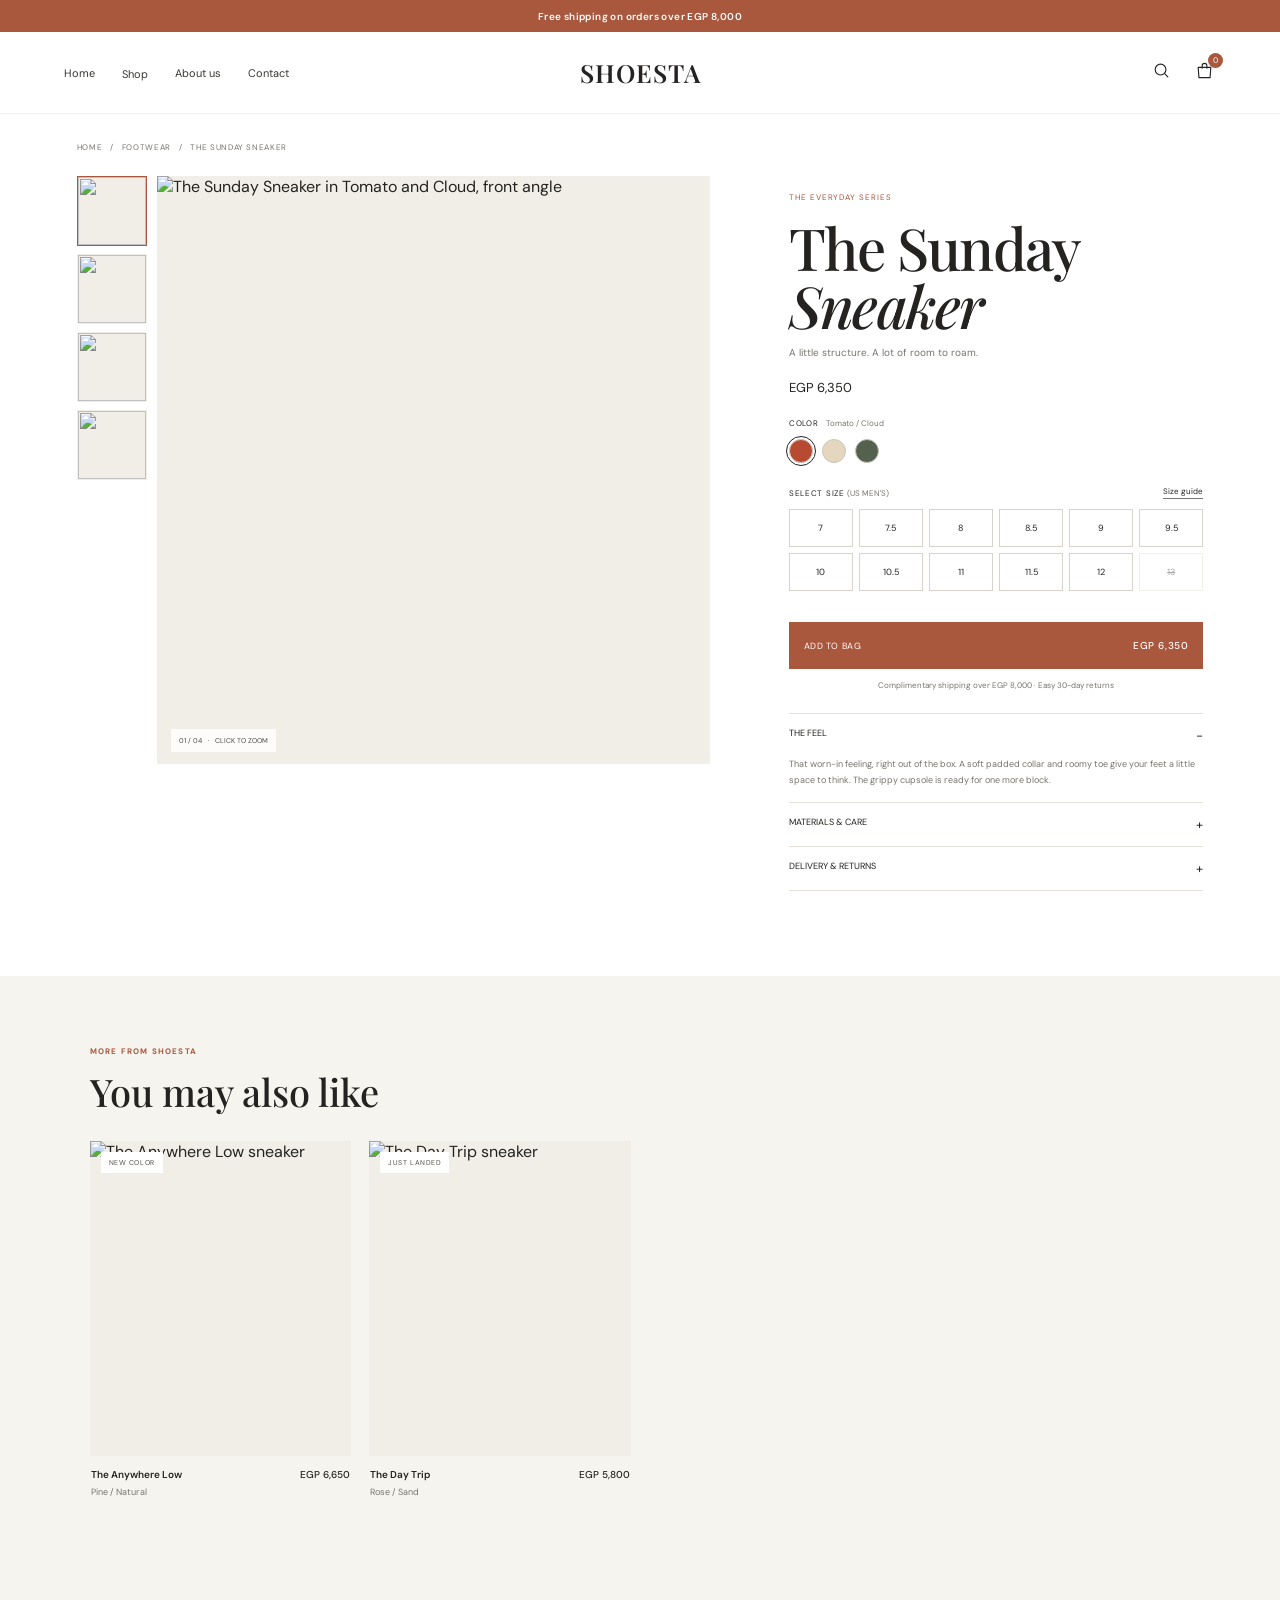
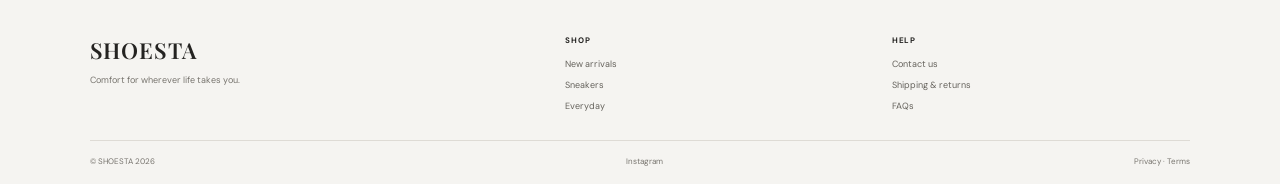
==== commit f2b615cf: "Update UI" ====
--- a/product.html
+++ b/product.html
@@ -6,22 +6,22 @@
   <link rel="preconnect" href="https://fonts.googleapis.com" /><link rel="preconnect" href="https://fonts.gstatic.com" crossorigin /><link href="https://fonts.googleapis.com/css2?family=DM+Sans:wght@400;500;600;700&family=Playfair+Display:wght@500;600;700&display=swap" rel="stylesheet" /><link rel="stylesheet" href="styles.css" />
 </head>
 <body>
-  <div class="topline">Free shipping on orders over $150</div>
+  <div class="topline">Free shipping on orders over EGP 8,000</div>
   <header class="masthead"><button class="menu-toggle" aria-label="Open navigation" aria-expanded="false"><i></i><i></i></button><nav class="nav-main" aria-label="Main navigation"><a href="index.html">Home</a><div class="nav-shop"><a href="index.html#new">Shop</a><div class="nav-dropdown"><a href="index.html#new">New arrivals</a><a href="index.html#categories">Sneakers</a><a href="index.html#categories">Everyday</a></div></div><a href="index.html#story">About us</a><a href="mailto:hello@shoesta.com">Contact</a></nav><a class="logo" href="index.html" aria-label="Shoesta home">SHOESTA</a><div class="nav-tools"><button class="search-open" aria-label="Search Shoesta"><svg viewBox="0 0 24 24"><circle cx="10.8" cy="10.8" r="6.8"/><path d="m16 16 4 4"/></svg></button><button class="cart-open" aria-label="Shopping bag"><svg viewBox="0 0 24 24"><path d="M4 8h16l-1 13H5L4 8Z"/><path d="M9 9V6a3 3 0 0 1 6 0v3"/></svg><span class="bag-count">0</span></button></div></header>
   <main>
     <section class="product-page"><p class="breadcrumbs"><a href="index.html">HOME</a> &nbsp; / &nbsp; <a href="index.html#categories">FOOTWEAR</a> &nbsp; / &nbsp; THE SUNDAY SNEAKER</p>
       <div class="product-layout">
         <div class="gallery"><div class="thumb-list" aria-label="Product image views"><button class="thumb active" data-index="0" aria-label="View front angle"><img src="https://images.unsplash.com/photo-1552346154-21d32810aba3?auto=format&fit=crop&w=180&q=70" alt="" /></button><button class="thumb" data-index="1" aria-label="View side angle"><img src="https://images.unsplash.com/photo-1542291026-7eec264c27ff?auto=format&fit=crop&w=180&q=70" alt="" /></button><button class="thumb" data-index="2" aria-label="View on foot"><img src="https://images.unsplash.com/photo-1525966222134-fcfa99b8ae77?auto=format&fit=crop&w=180&q=70" alt="" /></button><button class="thumb" data-index="3" aria-label="View sole detail"><img src="https://images.unsplash.com/photo-1495555961986-6d4c1ecb7be3?auto=format&fit=crop&w=180&q=70" alt="" /></button></div><div class="gallery-main" aria-label="Click to zoom product image"><img id="main-product-image" src="https://images.unsplash.com/photo-1552346154-21d32810aba3?auto=format&fit=crop&w=1500&q=90" alt="The Sunday Sneaker in Tomato and Cloud, front angle" /><span class="gallery-index">01 / 04 &nbsp; · &nbsp; CLICK TO ZOOM</span></div></div>
-        <div class="product-info-panel"><p class="product-eyebrow">THE EVERYDAY SERIES</p><h1>The Sunday<br /><em>Sneaker</em></h1><p class="product-subtitle">A little structure. A lot of room to roam.</p><p class="product-price">$118.00</p><div class="swatch-title">COLOR <span class="selected-color-name">Tomato / Cloud</span></div><div class="color-swatches" role="group" aria-label="Choose color"><button class="color-swatch swatch-rust active" data-color="Tomato / Cloud" aria-label="Tomato and Cloud" aria-pressed="true"></button><button class="color-swatch swatch-cream" data-color="Butter / Chalk" aria-label="Butter and Chalk" aria-pressed="false"></button><button class="color-swatch swatch-forest" data-color="Pine / Natural" aria-label="Pine and Natural" aria-pressed="false"></button></div><div class="size-row"><span class="size-label">SELECT SIZE <span>(US MEN'S)</span></span><button class="size-guide">Size guide</button></div><div class="sizes" role="group" aria-label="Select shoe size"><button class="size-option">7</button><button class="size-option">7.5</button><button class="size-option">8</button><button class="size-option">8.5</button><button class="size-option">9</button><button class="size-option">9.5</button><button class="size-option">10</button><button class="size-option">10.5</button><button class="size-option">11</button><button class="size-option">11.5</button><button class="size-option">12</button><button class="size-option" disabled>13</button></div><p class="size-error" aria-live="polite"></p><button class="add-button"><span>ADD TO BAG</span><b>$118.00</b></button><p class="delivery-line">Complimentary shipping over $150 · Easy 30-day returns</p>
-          <details class="detail-accordion" open><summary>THE FEEL</summary><p>That worn-in feeling, right out of the box. A soft padded collar and roomy toe give your feet a little space to think. The grippy cupsole is ready for one more block.</p></details><details class="detail-accordion"><summary>MATERIALS & CARE</summary><p>Responsibly sourced leather upper, recycled cotton lining, and a natural rubber outsole. Wipe clean with a damp cloth; let them air dry away from direct heat.</p></details><details class="detail-accordion"><summary>DELIVERY & RETURNS</summary><p>Orders ship in 1–2 business days. Try them on indoors and return within 30 days if they’re not the ones. Complimentary shipping on orders over $150.</p></details>
+        <div class="product-info-panel"><p class="product-eyebrow">THE EVERYDAY SERIES</p><h1>The Sunday<br /><em>Sneaker</em></h1><p class="product-subtitle">A little structure. A lot of room to roam.</p><p class="product-price">EGP 6,350</p><div class="swatch-title">COLOR <span class="selected-color-name">Tomato / Cloud</span></div><div class="color-swatches" role="group" aria-label="Choose color"><button class="color-swatch swatch-rust active" data-color="Tomato / Cloud" aria-label="Tomato and Cloud" aria-pressed="true"></button><button class="color-swatch swatch-cream" data-color="Butter / Chalk" aria-label="Butter and Chalk" aria-pressed="false"></button><button class="color-swatch swatch-forest" data-color="Pine / Natural" aria-label="Pine and Natural" aria-pressed="false"></button></div><div class="size-row"><span class="size-label">SELECT SIZE <span>(US MEN'S)</span></span><button class="size-guide">Size guide</button></div><div class="sizes" role="group" aria-label="Select shoe size"><button class="size-option">7</button><button class="size-option">7.5</button><button class="size-option">8</button><button class="size-option">8.5</button><button class="size-option">9</button><button class="size-option">9.5</button><button class="size-option">10</button><button class="size-option">10.5</button><button class="size-option">11</button><button class="size-option">11.5</button><button class="size-option">12</button><button class="size-option" disabled>13</button></div><p class="size-error" aria-live="polite"></p><button class="add-button"><span>ADD TO BAG</span><b>EGP 6,350</b></button><p class="delivery-line">Complimentary shipping over EGP 8,000 · Easy 30-day returns</p>
+          <details class="detail-accordion" open><summary>THE FEEL</summary><p>That worn-in feeling, right out of the box. A soft padded collar and roomy toe give your feet a little space to think. The grippy cupsole is ready for one more block.</p></details><details class="detail-accordion"><summary>MATERIALS & CARE</summary><p>Responsibly sourced leather upper, recycled cotton lining, and a natural rubber outsole. Wipe clean with a damp cloth; let them air dry away from direct heat.</p></details><details class="detail-accordion"><summary>DELIVERY & RETURNS</summary><p>Orders ship in 1–2 business days. Try them on indoors and return within 30 days if they’re not the ones. Complimentary shipping on orders over EGP 8,000.</p></details>
         </div>
       </div>
     </section>
-    <section class="related"><div class="related-head"><div><p class="section-eyebrow">MORE FROM SHOESTA</p><h2>You may also like</h2></div></div><div class="arrival-grid"><article class="arrival-card"><a href="product.html" class="arrival-photo"><img src="https://images.unsplash.com/photo-1495555961986-6d4c1ecb7be3?auto=format&fit=crop&w=800&q=85" alt="The Anywhere Low sneaker" loading="lazy"><span class="arrival-tag">NEW COLOR</span></a><div class="arrival-meta"><div><h3>The Anywhere Low</h3><p>Pine / Natural</p></div><strong>$124</strong></div></article><article class="arrival-card"><a href="product.html" class="arrival-photo"><img src="https://images.unsplash.com/photo-1525966222134-fcfa99b8ae77?auto=format&fit=crop&w=800&q=85" alt="The Day Trip sneaker" loading="lazy"><span class="arrival-tag">JUST LANDED</span></a><div class="arrival-meta"><div><h3>The Day Trip</h3><p>Rose / Sand</p></div><strong>$108</strong></div></article></div></section>
+    <section class="related"><div class="related-head"><div><p class="section-eyebrow">MORE FROM SHOESTA</p><h2>You may also like</h2></div></div><div class="arrival-grid"><article class="arrival-card"><a href="product.html" class="arrival-photo"><img src="https://images.unsplash.com/photo-1495555961986-6d4c1ecb7be3?auto=format&fit=crop&w=800&q=85" alt="The Anywhere Low sneaker" loading="lazy"><span class="arrival-tag">NEW COLOR</span></a><div class="arrival-meta"><div><h3>The Anywhere Low</h3><p>Pine / Natural</p></div><strong>EGP 6,650</strong></div></article><article class="arrival-card"><a href="product.html" class="arrival-photo"><img src="https://images.unsplash.com/photo-1525966222134-fcfa99b8ae77?auto=format&fit=crop&w=800&q=85" alt="The Day Trip sneaker" loading="lazy"><span class="arrival-tag">JUST LANDED</span></a><div class="arrival-meta"><div><h3>The Day Trip</h3><p>Rose / Sand</p></div><strong>EGP 5,800</strong></div></article></div></section>
   </main>
   <footer class="footer" id="footer"><div class="footer-main"><a class="logo" href="index.html">SHOESTA</a><p>Comfort for wherever life takes you.</p></div><div class="footer-column"><strong>SHOP</strong><a href="index.html#new">New arrivals</a><a href="index.html#categories">Sneakers</a><a href="index.html#categories">Everyday</a></div><div class="footer-column"><strong>HELP</strong><a href="mailto:hello@shoesta.com">Contact us</a><a href="#footer">Shipping & returns</a><a href="#footer">FAQs</a></div><div class="footer-bottom"><span>© SHOESTA 2026</span><span>Instagram</span><span>Privacy · Terms</span></div></footer>
   <dialog class="size-dialog"><button class="search-close" aria-label="Close size guide">×</button><p class="section-eyebrow">A GOOD FIT</p><h2>Size guide</h2><p>Our Sunday Sneaker fits true to size. If you’re between sizes, we recommend going up half a size.</p><table><thead><tr><th>US</th><th>EU</th><th>CM</th></tr></thead><tbody><tr><td>7</td><td>40</td><td>25</td></tr><tr><td>8</td><td>41</td><td>26</td></tr><tr><td>9</td><td>42.5</td><td>27</td></tr><tr><td>10</td><td>44</td><td>28</td></tr><tr><td>11</td><td>45</td><td>29</td></tr><tr><td>12</td><td>46</td><td>30</td></tr></tbody></table></dialog>
-  <dialog class="search-dialog"><form method="dialog"><button class="search-close" aria-label="Close search">×</button><p class="section-eyebrow">SEARCH SHOESTA</p><input type="search" placeholder="What are you looking for?" aria-label="Search products" /><div class="search-result"><a href="product.html">The Sunday Sneaker <span>$118</span></a></div></form></dialog><div class="toast" role="status" aria-live="polite"></div>
+  <dialog class="search-dialog"><form method="dialog"><button class="search-close" aria-label="Close search">×</button><p class="section-eyebrow">SEARCH SHOESTA</p><input type="search" placeholder="What are you looking for?" aria-label="Search products" /><div class="search-result"><a href="product.html">The Sunday Sneaker <span>EGP 6,350</span></a></div></form></dialog><div class="toast" role="status" aria-live="polite"></div>
   <script src="app.js"></script><script src="product.js"></script>
 </body>
 </html>
